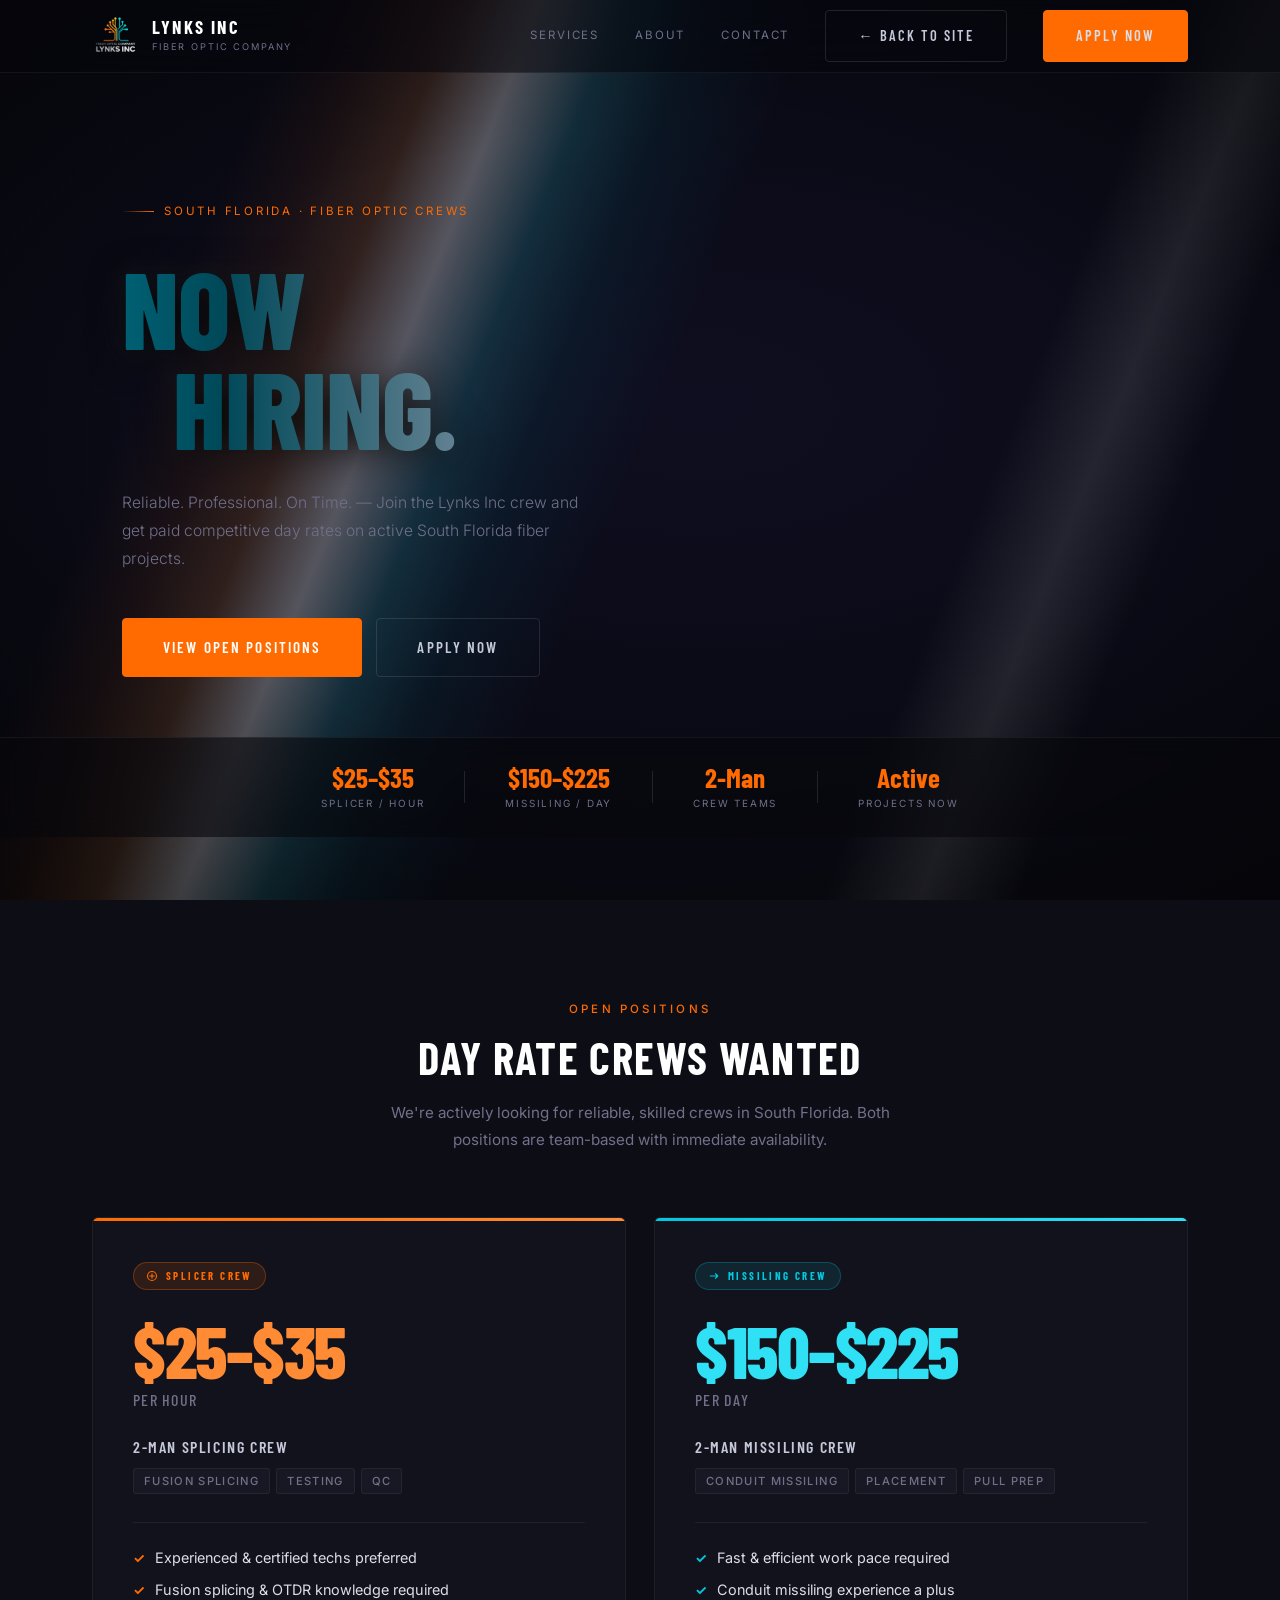
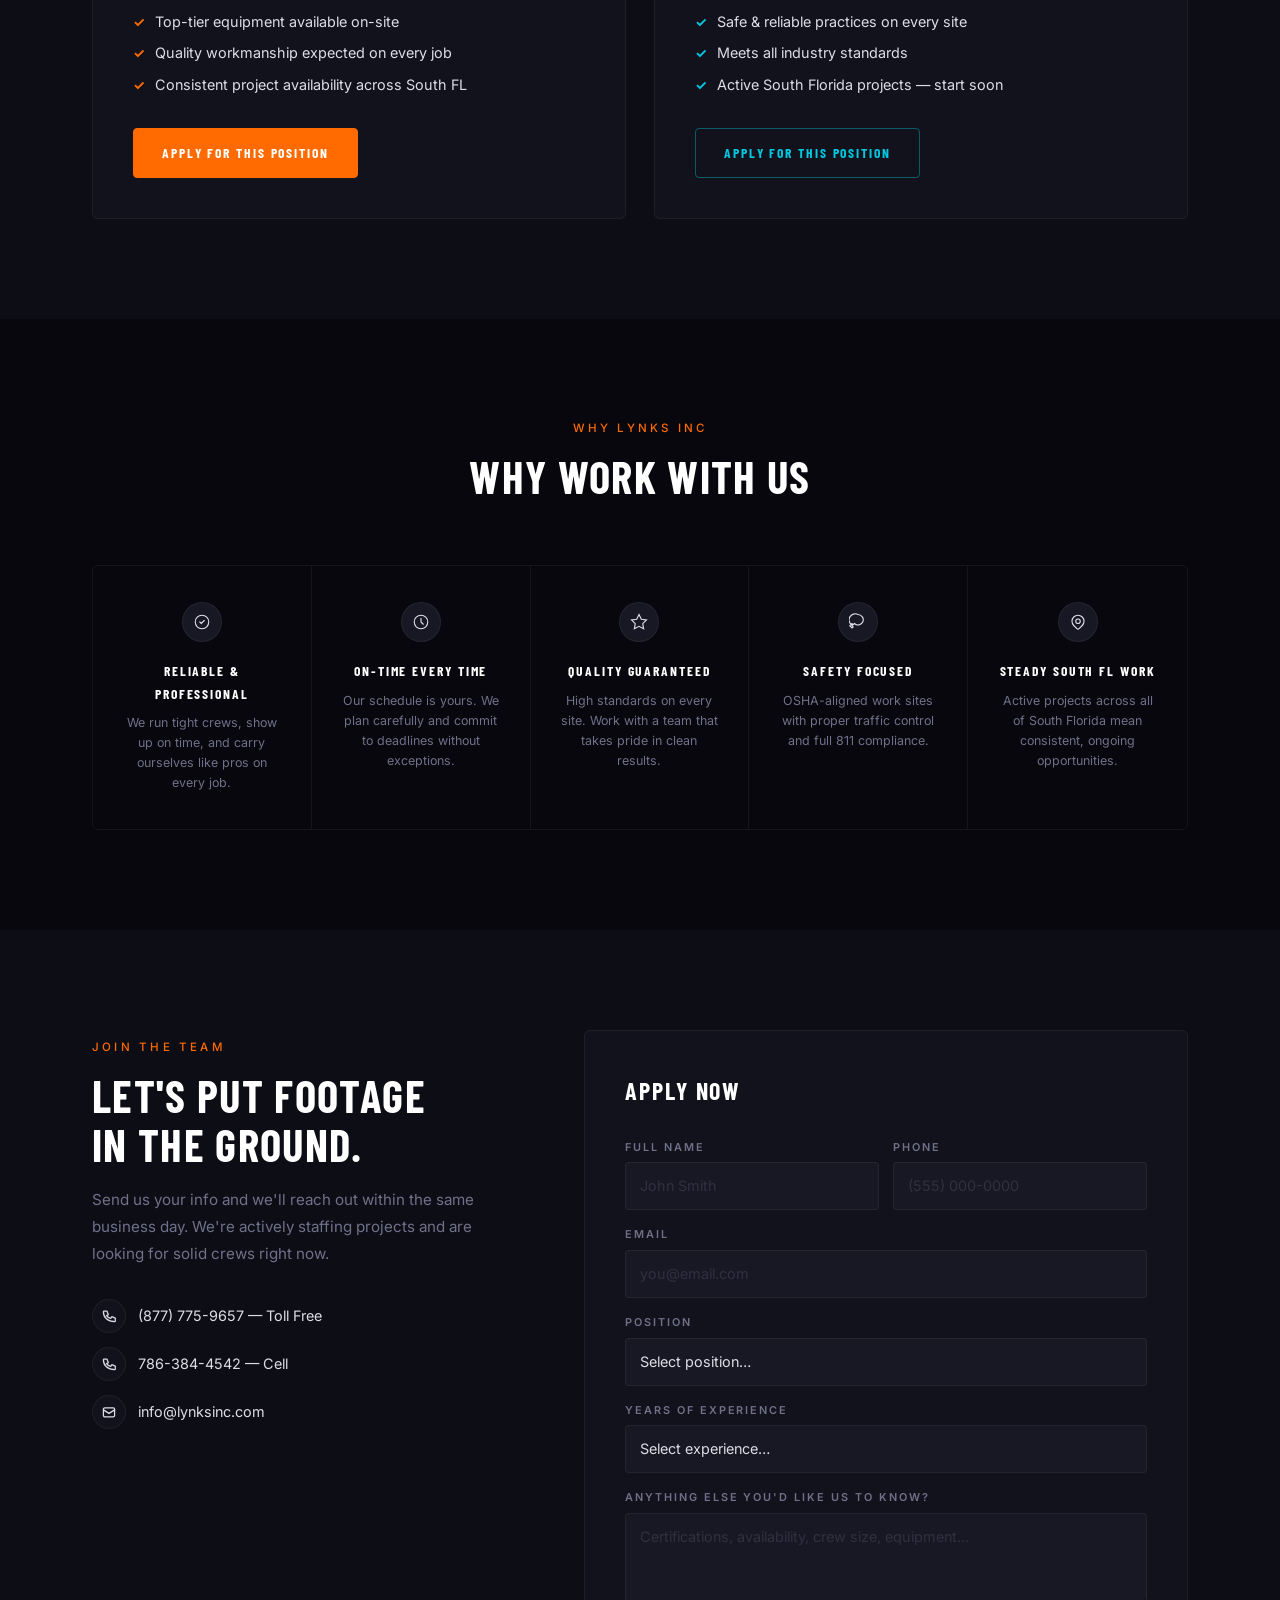
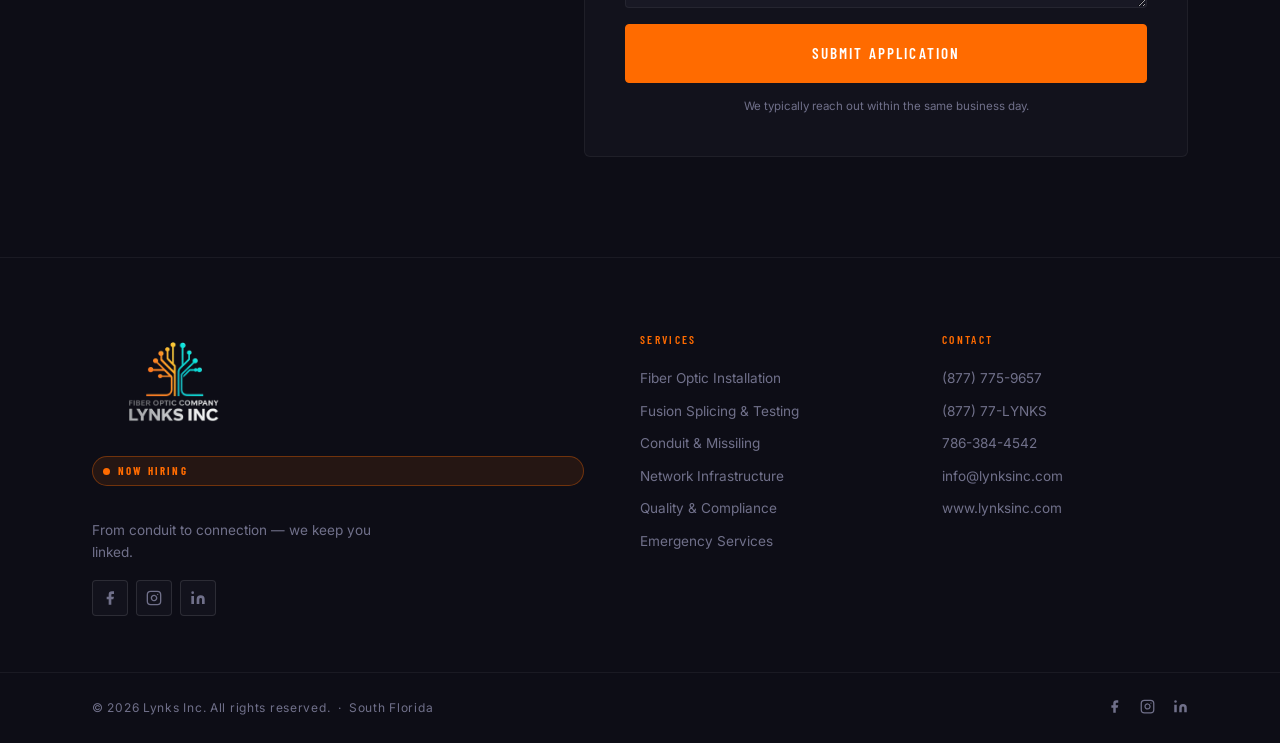
==== hiring.html @ d19972e5 "spanish, hiring, footer link, banner" ====
<!DOCTYPE html>
<html lang="en">
<head>
  <meta charset="UTF-8" />
  <meta name="viewport" content="width=device-width, initial-scale=1.0" />
  <title>Now Hiring – Lynks Inc | Splicer & Missiling Crews · South Florida</title>
  <meta name="description" content="Lynks Inc is hiring experienced splicer and missiling crews in South Florida. Competitive day rates, steady work, professional team." />
  <link rel="preconnect" href="https://fonts.googleapis.com" />
  <link rel="preconnect" href="https://fonts.gstatic.com" crossorigin />
  <link href="https://fonts.googleapis.com/css2?family=Barlow+Condensed:wght@300;400;500;600;700;800&family=Inter:wght@300;400;500;600&display=swap" rel="stylesheet" />
  <link rel="stylesheet" href="style.css" />
  <style>
    /* ── HIRING-PAGE SPECIFIC ─────────────────────────────── */

    /* Remove banner offset on this page */
    :root { --banner-h: 0px; }

    /* Hero overrides */
    .hero-hire-label { color: var(--orange); }

    /* ── POSITIONS SECTION */
    .positions {
      padding: 100px 0;
      background: var(--bg2);
    }
    .positions-grid {
      display: grid;
      grid-template-columns: 1fr 1fr;
      gap: 28px;
      margin-top: 64px;
    }
    .pos-card {
      background: var(--bg3);
      border: 1px solid var(--border);
      border-radius: 6px;
      padding: 44px 40px 40px;
      position: relative;
      overflow: hidden;
      transition: border-color var(--t), transform var(--t);
    }
    .pos-card:hover { border-color: var(--border-hi); transform: translateY(-3px); }
    .pos-card::before {
      content: '';
      position: absolute; top: 0; left: 0; right: 0; height: 3px;
    }
    .pos-card.orange::before { background: linear-gradient(90deg, var(--orange), var(--orange-hi)); }
    .pos-card.teal::before   { background: linear-gradient(90deg, var(--teal), var(--teal-hi)); }

    .pos-badge {
      display: inline-flex; align-items: center; gap: 8px;
      font-family: 'Barlow Condensed', sans-serif;
      font-size: .68rem; font-weight: 700; letter-spacing: .22em; text-transform: uppercase;
      padding: 4px 12px; border-radius: 20px; margin-bottom: 28px;
    }
    .pos-badge.orange { background: rgba(255,107,0,.12); color: var(--orange); border: 1px solid rgba(255,107,0,.3); }
    .pos-badge.teal   { background: rgba(0,200,224,.10); color: var(--teal);   border: 1px solid rgba(0,200,224,.25); }

    .pos-rate {
      font-family: 'Barlow Condensed', sans-serif;
      font-weight: 800; font-size: clamp(3rem, 6vw, 4.5rem);
      line-height: .9; letter-spacing: -.02em;
      margin-bottom: 4px;
    }
    .pos-card.orange .pos-rate { color: var(--orange-hi); }
    .pos-card.teal   .pos-rate { color: var(--teal-hi); }
    .pos-rate-unit {
      font-family: 'Barlow Condensed', sans-serif;
      font-size: 1rem; font-weight: 500; letter-spacing: .08em;
      color: var(--muted); text-transform: uppercase;
      margin-bottom: 20px;
    }
    .pos-crew {
      font-family: 'Barlow Condensed', sans-serif;
      font-size: 1rem; font-weight: 600; letter-spacing: .1em; text-transform: uppercase;
      color: var(--silver); margin-bottom: 8px;
    }
    .pos-tags {
      display: flex; flex-wrap: wrap; gap: 6px; margin-bottom: 28px;
    }
    .pos-tags li {
      font-size: .7rem; font-weight: 500; letter-spacing: .12em; text-transform: uppercase;
      color: var(--muted); background: var(--bg4);
      padding: 3px 10px; border-radius: 3px; border: 1px solid var(--border);
    }
    .pos-divider {
      height: 1px; background: var(--border); margin-bottom: 24px;
    }
    .pos-list { display: flex; flex-direction: column; gap: 10px; margin-bottom: 32px; }
    .pos-list li {
      display: flex; align-items: flex-start; gap: 10px;
      font-size: .9rem; color: var(--text); line-height: 1.5;
    }
    .pos-chk {
      font-size: .85rem; font-weight: 700; flex-shrink: 0; margin-top: 1px;
    }
    .pos-card.orange .pos-chk { color: var(--orange); }
    .pos-card.teal   .pos-chk { color: var(--teal); }

    .pos-apply {
      display: inline-flex; align-items: center; gap: 8px;
      font-family: 'Barlow Condensed', sans-serif;
      font-size: .85rem; font-weight: 700; letter-spacing: .14em; text-transform: uppercase;
      padding: 13px 28px; border-radius: var(--rad); border: 1px solid; transition: var(--t);
    }
    .pos-card.orange .pos-apply {
      background: var(--orange); color: #fff; border-color: var(--orange);
    }
    .pos-card.orange .pos-apply:hover {
      background: var(--orange-hi); border-color: var(--orange-hi); transform: translateY(-1px);
      box-shadow: 0 4px 20px rgba(255,107,0,.35);
    }
    .pos-card.teal .pos-apply {
      background: transparent; color: var(--teal); border-color: rgba(0,200,224,.4);
    }
    .pos-card.teal .pos-apply:hover {
      background: var(--teal); color: var(--bg); border-color: var(--teal); transform: translateY(-1px);
    }

    /* ── WHY SECTION */
    .why-hire { padding: 100px 0; background: var(--bg); }
    .why-hire-grid {
      display: grid;
      grid-template-columns: repeat(5, 1fr);
      gap: 0;
      border: 1px solid var(--border);
      border-radius: 6px;
      overflow: hidden;
      margin-top: 60px;
    }
    .wh-item {
      padding: 36px 28px;
      border-right: 1px solid var(--border);
      text-align: center;
      transition: background var(--t);
    }
    .wh-item:last-child { border-right: none; }
    .wh-item:hover { background: var(--bg2); }
    .wh-icon {
      width: 40px; height: 40px; margin: 0 auto 18px;
      display: flex; align-items: center; justify-content: center;
      background: var(--bg4); border-radius: 50%;
      border: 1px solid var(--border);
    }
    .wh-icon svg { width: 18px; height: 18px; }
    .wh-item h4 {
      font-family: 'Barlow Condensed', sans-serif;
      font-size: .85rem; font-weight: 700; letter-spacing: .14em; text-transform: uppercase;
      color: #fff; margin-bottom: 8px;
    }
    .wh-item p {
      font-size: .78rem; color: var(--muted); line-height: 1.6;
    }

    /* ── APPLY SECTION */
    .apply-sect { padding: 100px 0; background: var(--bg2); }
    .apply-inner {
      display: grid;
      grid-template-columns: 1fr 1fr;
      gap: 80px;
      align-items: start;
    }
    .apply-info { padding-top: 8px; }
    .apply-desc { color: var(--muted); font-size: .95rem; line-height: 1.75; margin-bottom: 32px; }
    .apply-contact { display: flex; flex-direction: column; gap: 14px; margin-bottom: 32px; }
    .apply-contact a {
      display: flex; align-items: center; gap: 12px;
      color: var(--text); font-size: .9rem; transition: color var(--t);
    }
    .apply-contact a:hover { color: var(--orange); }
    .apply-contact .aci {
      width: 34px; height: 34px; border-radius: 50%;
      background: var(--bg3); border: 1px solid var(--border);
      display: flex; align-items: center; justify-content: center; flex-shrink: 0;
    }
    .apply-contact .aci svg { width: 14px; height: 14px; }

    .aform { background: var(--bg3); border: 1px solid var(--border); border-radius: 6px; padding: 40px; }
    .aform h3 {
      font-family: 'Barlow Condensed', sans-serif;
      font-size: 1.5rem; font-weight: 700; letter-spacing: .08em; text-transform: uppercase;
      color: #fff; margin-bottom: 28px;
    }
    .aform .fg { display: flex; flex-direction: column; gap: 6px; margin-bottom: 16px; }
    .aform label {
      font-size: .68rem; font-weight: 600; letter-spacing: .18em; text-transform: uppercase;
      color: var(--muted);
    }
    .aform input, .aform select, .aform textarea {
      background: var(--bg4); border: 1px solid var(--border); border-radius: var(--rad);
      color: var(--text); padding: 11px 14px; font-size: .9rem;
      transition: border-color var(--t);
    }
    .aform input:focus, .aform select:focus, .aform textarea:focus {
      outline: none; border-color: var(--orange);
    }
    .aform select { -webkit-appearance: none; appearance: none; }
    .aform .frow { display: grid; grid-template-columns: 1fr 1fr; gap: 14px; }
    .aform textarea { resize: vertical; }

    /* ── MOBILE ── */
    @media(max-width:900px){
      .positions-grid { grid-template-columns: 1fr; }
      .why-hire-grid { grid-template-columns: repeat(3, 1fr); }
      .wh-item:nth-child(3) { border-right: none; }
      .wh-item:nth-child(4), .wh-item:nth-child(5) { border-top: 1px solid var(--border); }
      .apply-inner { grid-template-columns: 1fr; gap: 48px; }
    }
    @media(max-width:600px){
      .why-hire-grid { grid-template-columns: 1fr 1fr; }
      .wh-item:nth-child(2) { border-right: none; }
      .wh-item:nth-child(3) { border-right: 1px solid var(--border); border-top: 1px solid var(--border); }
      .wh-item:nth-child(4), .wh-item:nth-child(5) { border-right: none; }
      .wh-item:nth-child(4) { border-right: 1px solid var(--border); }
      .pos-card { padding: 32px 24px 28px; }
      .aform { padding: 28px 20px; }
      .aform .frow { grid-template-columns: 1fr; }
    }
    @media(max-width:480px){
      .why-hire-grid { grid-template-columns: 1fr; }
      .wh-item { border-right: none !important; border-top: 1px solid var(--border); }
      .wh-item:first-child { border-top: none; }
    }
  </style>
</head>
<body>

<!-- NAV -->
<header class="nav" id="nav">
  <div class="container nav-inner">
    <a href="index.html" class="nav-logo">
      <img src="logo2.png" alt="Lynks Inc" class="nav-logo-img" />
      <div>
        <div class="logo-name">LYNKS INC</div>
        <div class="logo-sub">Fiber Optic Company</div>
      </div>
    </a>
    <nav class="nav-links">
      <a href="index.html#services">Services</a>
      <a href="index.html#about">About</a>
      <a href="index.html#contact">Contact</a>
      <a href="index.html" class="btn btn-ghost">← Back to Site</a>
      <a href="#apply" class="btn btn-primary">Apply Now</a>
    </nav>
    <button class="burger" id="burger" aria-label="Menu">
      <span></span><span></span><span></span>
    </button>
  </div>
  <div class="mob-menu" id="mobMenu">
    <a href="index.html#services">Services</a>
    <a href="index.html#about">About</a>
    <a href="index.html#contact">Contact</a>
    <a href="index.html" class="btn btn-ghost">← Back to Site</a>
    <a href="#apply" class="btn btn-primary">Apply Now</a>
  </div>
</header>

<!-- HERO -->
<section class="hero" id="home">
  <div class="hero-base"></div>
  <div class="hero-band"></div>
  <div class="hero-sheen" id="heroSheen"></div>
  <div class="hero-vignette"></div>

  <div class="container hero-content">
    <p class="hero-label reveal hero-hire-label">South Florida · Fiber Optic Crews</p>
    <h1 class="hero-title" id="heroTitle">
      Now<br>
      <span class="hero-title-indent">Hiring.</span>
    </h1>
    <p class="hero-sub reveal">
      Reliable. Professional. On Time. — Join the Lynks Inc crew and get paid competitive day rates on active South Florida fiber projects.
    </p>
    <div class="hero-ctas reveal">
      <a href="#positions" class="btn btn-primary btn-lg">View Open Positions</a>
      <a href="#apply" class="btn btn-ghost btn-lg">Apply Now</a>
    </div>
  </div>

  <div class="hero-proof">
    <div class="container hero-proof-inner">
      <div class="proof-item">
        <span class="proof-val">$25–$35</span>
        <span class="proof-lbl">Splicer / Hour</span>
      </div>
      <div class="proof-rule"></div>
      <div class="proof-item">
        <span class="proof-val">$150–$225</span>
        <span class="proof-lbl">Missiling / Day</span>
      </div>
      <div class="proof-rule"></div>
      <div class="proof-item">
        <span class="proof-val">2-Man</span>
        <span class="proof-lbl">Crew Teams</span>
      </div>
      <div class="proof-rule"></div>
      <div class="proof-item">
        <span class="proof-val">Active</span>
        <span class="proof-lbl">Projects Now</span>
      </div>
    </div>
  </div>
</section>

<!-- POSITIONS -->
<section class="positions" id="positions">
  <div class="container">
    <div class="sec-hd reveal">
      <p class="sec-eye">Open Positions</p>
      <h2 class="sec-title">Day Rate Crews Wanted</h2>
      <p class="sec-desc">We're actively looking for reliable, skilled crews in South Florida. Both positions are team-based with immediate availability.</p>
    </div>

    <div class="positions-grid">

      <!-- SPLICER -->
      <div class="pos-card orange reveal">
        <div class="pos-badge orange">
          <svg viewBox="0 0 16 16" fill="none" width="12" height="12"><circle cx="8" cy="8" r="6" stroke="currentColor" stroke-width="1.5"/><path d="M5 8h6M8 5v6" stroke="currentColor" stroke-width="1.5" stroke-linecap="round"/></svg>
          Splicer Crew
        </div>
        <div class="pos-rate">$25–$35</div>
        <div class="pos-rate-unit">Per Hour</div>
        <div class="pos-crew">2-Man Splicing Crew</div>
        <ul class="pos-tags">
          <li>Fusion Splicing</li><li>Testing</li><li>QC</li>
        </ul>
        <div class="pos-divider"></div>
        <ul class="pos-list">
          <li><span class="pos-chk">✓</span>Experienced &amp; certified techs preferred</li>
          <li><span class="pos-chk">✓</span>Fusion splicing &amp; OTDR knowledge required</li>
          <li><span class="pos-chk">✓</span>Top-tier equipment available on-site</li>
          <li><span class="pos-chk">✓</span>Quality workmanship expected on every job</li>
          <li><span class="pos-chk">✓</span>Consistent project availability across South FL</li>
        </ul>
        <a href="#apply" class="pos-apply">Apply for This Position</a>
      </div>

      <!-- MISSILING -->
      <div class="pos-card teal reveal d1">
        <div class="pos-badge teal">
          <svg viewBox="0 0 16 16" fill="none" width="12" height="12"><path d="M3 8h10M10 5l3 3-3 3" stroke="currentColor" stroke-width="1.5" stroke-linecap="round" stroke-linejoin="round"/></svg>
          Missiling Crew
        </div>
        <div class="pos-rate">$150–$225</div>
        <div class="pos-rate-unit">Per Day</div>
        <div class="pos-crew">2-Man Missiling Crew</div>
        <ul class="pos-tags">
          <li>Conduit Missiling</li><li>Placement</li><li>Pull Prep</li>
        </ul>
        <div class="pos-divider"></div>
        <ul class="pos-list">
          <li><span class="pos-chk">✓</span>Fast &amp; efficient work pace required</li>
          <li><span class="pos-chk">✓</span>Conduit missiling experience a plus</li>
          <li><span class="pos-chk">✓</span>Safe &amp; reliable practices on every site</li>
          <li><span class="pos-chk">✓</span>Meets all industry standards</li>
          <li><span class="pos-chk">✓</span>Active South Florida projects — start soon</li>
        </ul>
        <a href="#apply" class="pos-apply">Apply for This Position</a>
      </div>

    </div>
  </div>
</section>

<!-- WHY WORK WITH US -->
<section class="why-hire" id="why">
  <div class="container">
    <div class="sec-hd reveal">
      <p class="sec-eye">Why Lynks Inc</p>
      <h2 class="sec-title">Why Work With Us</h2>
    </div>
    <div class="why-hire-grid">
      <div class="wh-item reveal">
        <div class="wh-icon">
          <svg viewBox="0 0 24 24" fill="none" stroke="currentColor" stroke-width="1.5" stroke-linecap="round"><path d="M9 12l2 2 4-4"/><circle cx="12" cy="12" r="9"/></svg>
        </div>
        <h4>Reliable &amp; Professional</h4>
        <p>We run tight crews, show up on time, and carry ourselves like pros on every job.</p>
      </div>
      <div class="wh-item reveal d1">
        <div class="wh-icon">
          <svg viewBox="0 0 24 24" fill="none" stroke="currentColor" stroke-width="1.5" stroke-linecap="round"><circle cx="12" cy="12" r="9"/><path d="M12 7v5l3 3"/></svg>
        </div>
        <h4>On-Time Every Time</h4>
        <p>Our schedule is yours. We plan carefully and commit to deadlines without exceptions.</p>
      </div>
      <div class="wh-item reveal d2">
        <div class="wh-icon">
          <svg viewBox="0 0 24 24" fill="none" stroke="currentColor" stroke-width="1.5" stroke-linecap="round"><path d="M12 2l3.09 6.26L22 9.27l-5 4.87 1.18 6.88L12 17.77l-6.18 3.25L7 14.14 2 9.27l6.91-1.01L12 2z"/></svg>
        </div>
        <h4>Quality Guaranteed</h4>
        <p>High standards on every site. Work with a team that takes pride in clean results.</p>
      </div>
      <div class="wh-item reveal">
        <div class="wh-icon">
          <svg viewBox="0 0 24 24" fill="none" stroke="currentColor" stroke-width="1.5" stroke-linecap="round"><path d="M12 2a7 7 0 11-4.9 12l-3.1 3 1.5 1.5-1.5 1.5-3-3 3-3 1.5 1.5-1 1A7 7 0 1112 2z"/></svg>
        </div>
        <h4>Safety Focused</h4>
        <p>OSHA-aligned work sites with proper traffic control and full 811 compliance.</p>
      </div>
      <div class="wh-item reveal d1">
        <div class="wh-icon">
          <svg viewBox="0 0 24 24" fill="none" stroke="currentColor" stroke-width="1.5" stroke-linecap="round"><path d="M17.657 16.657L13.414 20.9a2 2 0 01-2.828 0l-4.243-4.243a8 8 0 1111.314 0z"/><circle cx="12" cy="11" r="3"/></svg>
        </div>
        <h4>Steady South FL Work</h4>
        <p>Active projects across all of South Florida mean consistent, ongoing opportunities.</p>
      </div>
    </div>
  </div>
</section>

<!-- APPLY -->
<section class="apply-sect" id="apply">
  <div class="container apply-inner">

    <div class="apply-info reveal">
      <p class="sec-eye">Join the Team</p>
      <h2 class="sec-title">Let's Put Footage<br>in the Ground.</h2>
      <p class="apply-desc">Send us your info and we'll reach out within the same business day. We're actively staffing projects and are looking for solid crews right now.</p>
      <div class="apply-contact">
        <a href="tel:8777759657">
          <div class="aci"><svg viewBox="0 0 20 20" fill="none"><path d="M3 3h4l2 5-2.5 1.5A11 11 0 0012.5 13.5L14 11l5 2v4a1 1 0 01-1 1C8 18 2 12 2 4a1 1 0 011-1z" stroke="currentColor" stroke-width="1.8" stroke-linecap="round" stroke-linejoin="round"/></svg></div>
          (877) 775-9657 — Toll Free
        </a>
        <a href="tel:7863844542">
          <div class="aci"><svg viewBox="0 0 20 20" fill="none"><path d="M3 3h4l2 5-2.5 1.5A11 11 0 0012.5 13.5L14 11l5 2v4a1 1 0 01-1 1C8 18 2 12 2 4a1 1 0 011-1z" stroke="currentColor" stroke-width="1.8" stroke-linecap="round" stroke-linejoin="round"/></svg></div>
          786-384-4542 — Cell
        </a>
        <a href="mailto:info@lynksinc.com">
          <div class="aci"><svg viewBox="0 0 20 20" fill="none"><rect x="2" y="4" width="16" height="13" rx="2" stroke="currentColor" stroke-width="1.8"/><path d="M2 7l8 5 8-5" stroke="currentColor" stroke-width="1.8" stroke-linecap="round"/></svg></div>
          info@lynksinc.com
        </a>
      </div>
    </div>

    <form class="aform reveal d2" id="applyForm" name="careers" method="POST" netlify data-netlify-honeypot="bot-field" novalidate>
      <input type="hidden" name="form-name" value="careers" />
      <div style="display:none"><input name="bot-field" /></div>
      <h3>Apply Now</h3>
      <div class="frow">
        <div class="fg"><label>Full Name</label><input type="text" id="aname" name="name" placeholder="John Smith" required /></div>
        <div class="fg"><label>Phone</label><input type="tel" id="aphone" name="phone" placeholder="(555) 000-0000" required /></div>
      </div>
      <div class="fg"><label>Email</label><input type="email" id="aemail" name="email" placeholder="you@email.com" required /></div>
      <div class="fg">
        <label>Position</label>
        <select id="apos" name="position">
          <option value="">Select position…</option>
          <option>Splicer Crew</option>
          <option>Missiling Crew</option>
          <option>Both / Either</option>
        </select>
      </div>
      <div class="fg">
        <label>Years of Experience</label>
        <select id="aexp" name="experience">
          <option value="">Select experience…</option>
          <option>Less than 1 year</option>
          <option>1–2 years</option>
          <option>3–5 years</option>
          <option>5+ years</option>
        </select>
      </div>
      <div class="fg">
        <label>Anything else you'd like us to know?</label>
        <textarea id="amsg" name="message" rows="3" placeholder="Certifications, availability, crew size, equipment…"></textarea>
      </div>
      <button type="button" class="btn btn-primary btn-full btn-lg" id="asubmit">Submit Application</button>
      <p class="f-note" style="margin-top:14px">We typically reach out within the same business day.</p>
      <div class="f-success" id="asuccess">
        <svg viewBox="0 0 24 24" fill="none"><circle cx="12" cy="12" r="10" stroke="#c8a96e" stroke-width="1.5"/><path d="M7 12l3 3 7-7" stroke="#c8a96e" stroke-width="2" stroke-linecap="round" stroke-linejoin="round"/></svg>
        <p>Application received! We'll be in touch shortly.</p>
      </div>
    </form>

  </div>
</section>

<!-- FOOTER -->
<footer class="footer">
  <div class="container foot-inner">
    <div class="foot-brand">
      <div class="foot-logo">
        <img src="logo2.png" alt="Lynks Inc" class="foot-logo-img" />
      </div>
      <a href="hiring.html" class="foot-hire-badge"><span class="hire-dot"></span>Now Hiring</a>
      <p class="foot-tagline">From conduit to connection — we keep you linked.</p>
      <div class="foot-social">
        <a href="#" class="soc-icon" aria-label="Facebook"><svg viewBox="0 0 24 24" fill="currentColor"><path d="M18 2h-3a5 5 0 00-5 5v3H7v4h3v8h4v-8h3l1-4h-4V7a1 1 0 011-1h3z"/></svg></a>
        <a href="#" class="soc-icon" aria-label="Instagram"><svg viewBox="0 0 24 24" fill="none" stroke="currentColor" stroke-width="2" stroke-linecap="round" stroke-linejoin="round"><rect x="2" y="2" width="20" height="20" rx="5"/><path d="M16 11.37A4 4 0 1112.63 8 4 4 0 0116 11.37z"/><line x1="17.5" y1="6.5" x2="17.51" y2="6.5"/></svg></a>
        <a href="#" class="soc-icon" aria-label="LinkedIn"><svg viewBox="0 0 24 24" fill="currentColor"><path d="M16 8a6 6 0 016 6v7h-4v-7a2 2 0 00-2-2 2 2 0 00-2 2v7h-4v-7a6 6 0 016-6zM2 9h4v12H2z"/><circle cx="4" cy="4" r="2"/></svg></a>
      </div>
    </div>
    <div>
      <h4>Services</h4>
      <ul class="foot-list">
        <li>Fiber Optic Installation</li>
        <li>Fusion Splicing &amp; Testing</li>
        <li>Conduit &amp; Missiling</li>
        <li>Network Infrastructure</li>
        <li>Quality &amp; Compliance</li>
        <li>Emergency Services</li>
      </ul>
    </div>
    <div>
      <h4>Contact</h4>
      <div class="foot-ct">
        <a href="tel:8777759657">(877) 775-9657</a>
        <a href="tel:8777795657">(877) 77-LYNKS</a>
        <a href="tel:7863844542">786-384-4542</a>
        <a href="mailto:info@lynksinc.com">info@lynksinc.com</a>
        <a href="http://www.lynksinc.com" target="_blank" rel="noopener">www.lynksinc.com</a>
      </div>
    </div>
  </div>
  <div class="foot-bot">
    <div class="container foot-bot-inner">
      <p id="foot-copy-p">&copy; <span id="yr"></span> Lynks Inc. All rights reserved. &nbsp;·&nbsp; South Florida</p>
      <div class="foot-bot-soc">
        <a href="#" aria-label="Facebook"><svg viewBox="0 0 24 24" fill="currentColor" width="15" height="15"><path d="M18 2h-3a5 5 0 00-5 5v3H7v4h3v8h4v-8h3l1-4h-4V7a1 1 0 011-1h3z"/></svg></a>
        <a href="#" aria-label="Instagram"><svg viewBox="0 0 24 24" fill="none" stroke="currentColor" stroke-width="2" width="15" height="15" stroke-linecap="round" stroke-linejoin="round"><rect x="2" y="2" width="20" height="20" rx="5"/><path d="M16 11.37A4 4 0 1112.63 8 4 4 0 0116 11.37z"/><line x1="17.5" y1="6.5" x2="17.51" y2="6.5"/></svg></a>
        <a href="#" aria-label="LinkedIn"><svg viewBox="0 0 24 24" fill="currentColor" width="15" height="15"><path d="M16 8a6 6 0 016 6v7h-4v-7a2 2 0 00-2-2 2 2 0 00-2 2v7h-4v-7a6 6 0 016-6zM2 9h4v12H2z"/><circle cx="4" cy="4" r="2"/></svg></a>
      </div>
    </div>
  </div>
</footer>

<script src="main.js"></script>
<script>
  // ── APPLY FORM
  document.getElementById('asubmit').addEventListener('click', async () => {
    const name  = document.getElementById('aname');
    const phone = document.getElementById('aphone');
    const email = document.getElementById('aemail');
    let ok = true;
    [name, phone, email].forEach(el => {
      if (!el.value.trim()) {
        el.style.borderColor = 'rgba(220,60,40,.7)';
        el.addEventListener('input', () => el.style.borderColor = '', { once: true });
        ok = false;
      }
    });
    if (!ok) return;

    const form = document.getElementById('applyForm');
    const body = new URLSearchParams();
    body.append('form-name', 'careers');
    new FormData(form).forEach((val, key) => body.append(key, val));
    try {
      await fetch('/', { method: 'POST', headers: { 'Content-Type': 'application/x-www-form-urlencoded' }, body: body.toString() });
    } catch (_) {}

    document.getElementById('asuccess').classList.add('show');
    setTimeout(() => {
      document.getElementById('asuccess').classList.remove('show');
      form.reset();
    }, 4000);
  });
</script>
</body>
</html>
---- style.css ----
/* ─── TOKENS ─────────────────────────────────────────── */
:root {
  --bg:        #07070d;
  --bg2:       #0d0d16;
  --bg3:       #12121c;
  --bg4:       #181824;
  --border:    rgba(255,255,255,0.055);
  --border-hi: rgba(255,255,255,0.11);
  --text:      #dddde8;
  --muted:     #70708a;
  --silver:    #c4c8d8;
  --orange:    #FF6B00;
  --orange-hi: #FF8C35;
  --teal:      #00C8E0;
  --teal-hi:   #30E0F4;
  --t: 0.25s ease;
  --rad: 4px;
  --container: 1160px;

  /* hiring banner height — set to 0px when dismissed */
  --banner-h: 44px;

  /* scroll + load driven metallic vars */
  --shimmer:       200%;
  --shine-x:       120%;
  --shine-y:       -80%;
  /* reactive text shadow — shifts direction with the light */
  --title-shadow:  drop-shadow(-8px 5px 18px rgba(0,0,0,0.85)) drop-shadow(2px -1px 10px rgba(255,255,255,0.05));
}

/* ─── RESET ─────────────────────────────────────────────── */
*,*::before,*::after{box-sizing:border-box;margin:0;padding:0}
html{scroll-behavior:smooth}
body{
  background:var(--bg);color:var(--text);
  font-family:'Inter',sans-serif;
  font-size:16px;line-height:1.65;
  -webkit-font-smoothing:antialiased;
  overflow-x:hidden; /* prevents band animation from causing horizontal scroll */
}
img{max-width:100%;display:block}
a{color:inherit;text-decoration:none}
ul{list-style:none}
button{cursor:pointer;border:none;background:none;font:inherit}
input,select,textarea{font:inherit}

/* ─── LAYOUT ───────────────────────────────────────────── */
.container{max-width:var(--container);margin:0 auto;padding:0 32px}

/* ─── TYPE ──────────────────────────────────────────────── */
.sec-eye{
  display:block;font-size:.72rem;font-weight:500;
  letter-spacing:.28em;text-transform:uppercase;
  color:var(--orange);margin-bottom:14px;
}
.sec-title{
  font-family:'Barlow Condensed',sans-serif;
  font-weight:700;font-size:clamp(2rem,3.5vw,2.8rem);
  line-height:1.1;text-transform:uppercase;
  letter-spacing:.03em;color:#fff;margin-bottom:18px;
}
.sec-desc{color:var(--muted);font-size:.95rem;line-height:1.75;max-width:520px}
.sec-hd{text-align:center;margin-bottom:64px}
.sec-hd .sec-desc{margin:0 auto}

/* ─── BUTTONS ───────────────────────────────────────────── */
.btn{
  display:inline-flex;align-items:center;gap:8px;
  font-family:'Barlow Condensed',sans-serif;
  font-size:.9rem;font-weight:600;
  letter-spacing:.14em;text-transform:uppercase;
  padding:13px 32px;border-radius:var(--rad);
  transition:var(--t);white-space:nowrap;
  border:1px solid transparent;
}
.btn svg{width:16px;height:16px;flex-shrink:0}
.btn-primary{background:var(--orange);color:#fff;border-color:var(--orange)}
.btn-primary:hover{background:var(--orange-hi);border-color:var(--orange-hi);transform:translateY(-1px);box-shadow:0 4px 20px rgba(255,107,0,.35)}
.btn-ghost{background:transparent;color:var(--silver);border-color:var(--border-hi)}
.btn-ghost:hover{border-color:var(--teal);color:var(--teal)}
.btn-full{width:100%;justify-content:center}
.btn-lg{padding:16px 40px;font-size:.95rem}

/* ─── HIRE BANNER ───────────────────────────────────────── */
.hire-banner{
  position:fixed;top:0;left:0;right:0;z-index:200;
  height:var(--banner-h);overflow:hidden;
  background:var(--orange);
  display:flex;align-items:center;justify-content:center;
  padding:0 48px;
  transition:height .35s ease,opacity .35s ease;
}
.hire-banner.dismissed{height:0;opacity:0;pointer-events:none}
.hire-txt{
  font-family:'Barlow Condensed',sans-serif;
  font-size:.8rem;font-weight:500;letter-spacing:.1em;
  color:#fff;text-align:center;white-space:nowrap;
}
.hire-txt strong{font-weight:800;letter-spacing:.16em;text-transform:uppercase}
.hire-link{
  color:#fff;text-decoration:none;font-weight:700;
  margin-left:18px;border-bottom:1px solid rgba(255,255,255,.5);
  transition:border-color .2s;
}
.hire-link:hover{border-color:#fff}
.hire-close{
  position:absolute;right:16px;
  color:#fff;opacity:.75;transition:opacity .2s;
  display:flex;align-items:center;padding:6px;
}
.hire-close:hover{opacity:1}

/* ─── NAV ───────────────────────────────────────────────── */
.nav{
  position:fixed;top:var(--banner-h);left:0;right:0;z-index:100;
  transition:background var(--t),border-color var(--t),top .35s ease;
  background:rgba(7,7,13,.55);
  backdrop-filter:blur(22px);-webkit-backdrop-filter:blur(22px);
  border-bottom:1px solid var(--border);
  transition:background var(--t),border-color var(--t);
}
.nav.scrolled{background:rgba(7,7,13,.97);border-color:var(--border-hi)}
.nav-inner{display:flex;align-items:center;justify-content:space-between;height:72px}
.nav-logo{display:flex;align-items:center;gap:12px}
.nav-logo-img{
  height:48px;
  width:48px;
  object-fit:cover;
  object-position:50% 10%;   /* crops to the tree icon, skips the text */
  border-radius:6px;
  mix-blend-mode:screen;     /* dark background of image melts into the nav */
}
.logo-name{
  font-family:'Barlow Condensed',sans-serif;
  font-weight:700;font-size:1.15rem;
  letter-spacing:.12em;text-transform:uppercase;
  color:#fff;line-height:1;
}
.logo-sub{
  font-size:.58rem;font-weight:400;letter-spacing:.2em;
  text-transform:uppercase;color:var(--muted);margin-top:3px;
}
.nav-links{display:flex;align-items:center;gap:36px}
.nav-links a:not(.btn){
  font-size:.72rem;font-weight:400;letter-spacing:.16em;
  text-transform:uppercase;color:var(--muted);transition:color var(--t);
}
.nav-links a:not(.btn):hover,
.nav-links a.active{color:var(--text)}
.burger{display:none;flex-direction:column;gap:5px;padding:4px}
.burger span{display:block;width:22px;height:1.5px;background:var(--silver);transition:var(--t)}
.mob-menu{
  display:none;flex-direction:column;
  padding:16px 32px 24px;border-top:1px solid var(--border);
  background:rgba(7,7,13,.98);
}
.mob-menu a{
  font-family:'Barlow Condensed',sans-serif;
  font-size:1.1rem;font-weight:600;letter-spacing:.1em;text-transform:uppercase;
  color:var(--text);padding:12px 0;border-bottom:1px solid var(--border);
}
.mob-menu .btn{margin-top:14px;justify-content:center}
.mob-menu.open{display:flex}

/* ─── LANG TOGGLE ────────────────────────────────────────── */
.lang-toggle{
  font-family:'Barlow Condensed',sans-serif;
  font-size:.7rem;font-weight:700;letter-spacing:.18em;
  padding:4px 11px;border-radius:20px;
  border:1px solid rgba(0,200,224,.45);
  color:var(--teal);background:transparent;
  transition:background var(--t),color var(--t),border-color var(--t);
}
.lang-toggle:hover{
  background:var(--teal);color:var(--bg);border-color:var(--teal);
}
.lang-toggle-mob{
  align-self:flex-start;margin-top:16px;
  font-size:.8rem;padding:6px 16px;
}
.mob-menu.open{display:flex}

/* ─── HERO ──────────────────────────────────────────────── */
.hero{
  position:relative;min-height:100vh;
  display:flex;flex-direction:column;
  justify-content:center;
  /* overflow:hidden removed — it was clipping drop-shadow on the title.
     body overflow-x:hidden handles any band animation bleed instead. */
}

/* Layer 1: base */
.hero-base{
  position:absolute;inset:0;
  background:radial-gradient(ellipse 90% 70% at 55% 45%, #0e0e20 0%, #07070d 100%);
}

/* Layer 2: diagonal metallic bands — bright and visible */
.hero-band{
  position:absolute;inset:0;
  background:
    linear-gradient(
      112deg,
      transparent           0%,
      transparent          18%,
      rgba(255,107,0,.06)  23%,
      rgba(255,150,60,.15) 28%,   /* orange band */
      rgba(255,255,255,.30) 33%,  /* primary bright white band */
      rgba(60,220,240,.16) 38%,   /* teal band */
      rgba(0,200,224,.06)  43%,
      transparent          50%,
      transparent          72%,
      rgba(255,255,255,.10) 78%,  /* secondary band */
      transparent          84%
    );
  animation: bandDrift 10s ease-in-out infinite alternate;
}
@keyframes bandDrift{
  0%  {transform:translateX(-6%) skewX(-2deg) scaleX(1.06)}
  100%{transform:translateX( 6%) skewX( 2deg) scaleX(1.06)}
}

/* Layer 3: scroll+load driven radial hotspot */
.hero-sheen{
  position:absolute;inset:0;
  background:
    radial-gradient(
      ellipse 65% 48% at var(--shine-x) var(--shine-y),
      rgba(255,255,255,.28) 0%,    /* noticeably bright */
      rgba(200,225,255,.14) 28%,
      rgba(100,180,220,.05) 52%,
      transparent 68%
    );
  pointer-events:none;
}

/* Layer 4: vignette */
.hero-vignette{
  position:absolute;inset:0;
  background:radial-gradient(ellipse 110% 100% at 50% 50%, transparent 35%, rgba(0,0,0,.7) 100%);
  pointer-events:none;
}

.hero-content{
  position:relative;z-index:2;
  padding-top:calc(130px + var(--banner-h, 0px));padding-bottom:60px;
  max-width:1100px;   /* wider so long words don't overflow the gradient box */
  width:100%;
}
.hero-label{
  display:inline-flex;align-items:center;gap:10px;
  font-size:.72rem;font-weight:400;letter-spacing:.24em;text-transform:uppercase;
  color:var(--muted);margin-bottom:36px;
  opacity:0;animation:fadeUp .7s .1s forwards;
}
.hero-label::before{
  content:'';display:block;width:32px;height:1px;
  background:linear-gradient(to right,transparent,var(--orange));
}

/* ── THE METALLIC HERO TITLE ── */
.hero-title{
  font-family:'Barlow Condensed',sans-serif;
  font-weight:800;
  font-size:clamp(4rem,8.5vw,8.5rem);
  line-height:.92;
  letter-spacing:-.01em;
  text-transform:uppercase;
  margin-bottom:32px;

  /* Orange → White → Teal metallic sweep — logo colors */
  background:linear-gradient(
    90deg,
    #7a2800  0%,
    #c84a00  5%,
    #ff6b00  11%,
    #ff9060  17%,
    #ffd4b0  23%,
    #ffffff  29%,   /* primary bright peak */
    #ccf0ff  35%,
    #40d8f0  41%,
    #00c8e0  47%,
    #0090a8  55%,
    #004858  63%,
    #8898a8  72%,   /* steel recovery */
    #dce4ec  80%,
    #ffffff  86%,   /* secondary bright peak */
    #b0bcc8  92%,
    #6a7888  100%
  );
  background-size:350% 100%;
  background-position:var(--shimmer) 0%;
  -webkit-background-clip:text;
  -webkit-text-fill-color:transparent;
  background-clip:text;

  /* shadow reacts to light direction — driven by JS via CSS var */
  filter: var(--title-shadow);

  opacity:0;
  animation:fadeUp .8s .2s forwards;
}
.hero-title-indent{padding-left:clamp(1.5rem,4vw,4rem)}

.hero-sub{
  font-size:.98rem;font-weight:300;
  color:var(--muted);max-width:460px;
  line-height:1.8;margin-bottom:44px;
  opacity:0;animation:fadeUp .7s .45s forwards;
}
.hero-ctas{
  display:flex;gap:14px;flex-wrap:wrap;
  opacity:0;animation:fadeUp .7s .6s forwards;
}

/* proof bar */
.hero-proof{
  position:relative;z-index:2;
  border-top:1px solid var(--border);
  background:rgba(7,7,13,.6);backdrop-filter:blur(12px);
}
.hero-proof-inner{
  display:flex;align-items:center;justify-content:center;
  flex-wrap:wrap;padding:26px 32px;
}
.proof-item{display:flex;flex-direction:column;align-items:center;padding:0 40px}
.proof-val{
  font-family:'Barlow Condensed',sans-serif;
  font-weight:700;font-size:1.7rem;
  color:var(--orange);line-height:1;
}
.proof-plus{font-size:1rem}
.proof-lbl{
  font-size:.62rem;font-weight:400;letter-spacing:.18em;
  text-transform:uppercase;color:var(--muted);margin-top:4px;
}
.proof-rule{width:1px;height:32px;background:var(--border-hi)}

/* ─── SERVICES ──────────────────────────────────────────── */
.services{padding:110px 0;background:var(--bg2)}
.srv-grid{
  display:grid;grid-template-columns:repeat(3,1fr);gap:1px;
  background:var(--border);border:1px solid var(--border);
}
.srv-card{
  background:var(--bg2);padding:40px 36px;
  transition:background var(--t);position:relative;overflow:hidden;
}
.srv-card::after{
  content:'';position:absolute;bottom:0;left:36px;right:36px;height:1px;
  background:linear-gradient(to right,transparent,var(--orange),transparent);
  opacity:0;transition:opacity var(--t);
}
.srv-card:hover{background:var(--bg3)}
.srv-card:hover::after{opacity:.6}
.srv-num{
  font-family:'Barlow Condensed',sans-serif;
  font-size:3.5rem;font-weight:300;
  color:rgba(255,107,0,.12);line-height:1;margin-bottom:20px;
}
.srv-card h3{
  font-family:'Barlow Condensed',sans-serif;
  font-weight:700;font-size:1.4rem;text-transform:uppercase;
  letter-spacing:.04em;color:#fff;margin-bottom:12px;line-height:1.15;
}
.srv-card p{font-size:.88rem;color:var(--muted);line-height:1.75;margin-bottom:24px}
.srv-tags{display:flex;flex-wrap:wrap;gap:7px}
.srv-tags li{
  font-size:.62rem;font-weight:500;letter-spacing:.1em;text-transform:uppercase;
  color:var(--muted);border:1px solid var(--border-hi);padding:4px 10px;border-radius:2px;
}

/* ─── ABOUT ─────────────────────────────────────────────── */
.about{padding:110px 0;background:var(--bg)}
.about-inner{display:grid;grid-template-columns:1fr 1fr;gap:88px;align-items:center}
.about-logo-wrap{
  border-radius:8px;overflow:hidden;
 
}
.about-logo-wrap img{width:100%;height:auto;display:block}
.about-quote{
  margin-top:24px;
  font-family:'Barlow Condensed',sans-serif;
  font-size:1.1rem;font-weight:400;font-style:italic;
  color:var(--muted);text-align:center;
  letter-spacing:.04em;line-height:1.6;
}
.about-desc{font-size:.95rem;color:var(--muted);line-height:1.8;margin:16px 0 32px}
.about-list{display:flex;flex-direction:column;gap:13px}
.about-list li{display:flex;align-items:center;gap:12px;font-size:.9rem;color:var(--text)}
.chk{
  width:20px;height:20px;border-radius:50%;
  display:flex;align-items:center;justify-content:center;
  background:rgba(255,107,0,.1);color:var(--orange);font-size:.7rem;font-weight:600;
  border:1px solid rgba(255,107,0,.25);flex-shrink:0;
}

/* ─── WHY ───────────────────────────────────────────────── */
.why{padding:110px 0;background:var(--bg2)}
.why-grid{display:grid;grid-template-columns:repeat(3,1fr);gap:48px 56px}
.why-line{
  width:32px;height:2px;
  background:linear-gradient(to right,var(--orange),var(--teal));
  margin-bottom:20px;
}
.why-item h3{
  font-family:'Barlow Condensed',sans-serif;
  font-weight:700;font-size:1.25rem;text-transform:uppercase;
  letter-spacing:.04em;color:#fff;margin-bottom:10px;
}
.why-item p{font-size:.88rem;color:var(--muted);line-height:1.75}

/* ─── CTA BAND ──────────────────────────────────────────── */
.cta-band{
  padding:88px 0;
  background:linear-gradient(135deg,var(--bg3),var(--bg4));
  border-top:1px solid var(--border);border-bottom:1px solid var(--border);
  position:relative;overflow:hidden;
}
.cta-band::before{
  content:'';position:absolute;inset:0;
  background:linear-gradient(112deg,transparent 25%,rgba(255,107,0,.04) 35%,rgba(255,255,255,.04) 40%,rgba(0,200,224,.03) 47%,transparent 58%);
}
.cta-inner{
  position:relative;z-index:1;
  display:flex;align-items:center;justify-content:space-between;
  gap:48px;flex-wrap:wrap;
}
.cta-title{
  font-family:'Barlow Condensed',sans-serif;
  font-weight:700;font-size:clamp(1.8rem,3vw,2.8rem);
  text-transform:uppercase;letter-spacing:.03em;
  color:#fff;margin-bottom:8px;line-height:1.1;
}
.cta-sub{font-size:.9rem;color:var(--muted)}
.cta-actions{display:flex;gap:14px;flex-wrap:wrap}

/* ─── CONTACT ───────────────────────────────────────────── */
.contact{padding:110px 0;background:var(--bg)}
.contact-inner{display:grid;grid-template-columns:1fr 1.15fr;gap:80px;align-items:start}
.contact-desc{color:var(--muted);margin:14px 0 40px;font-size:.9rem;line-height:1.8}
.contact-list{display:flex;flex-direction:column;gap:24px;margin-bottom:40px}
.contact-list li{display:flex;align-items:flex-start;gap:16px}
.ci{
  width:38px;height:38px;border-radius:4px;
  display:flex;align-items:center;justify-content:center;flex-shrink:0;
  background:rgba(255,107,0,.07);border:1px solid rgba(255,107,0,.15);color:var(--orange);
}
.ci svg{width:16px;height:16px}
.contact-list div{display:flex;flex-direction:column;gap:2px}
.c-lbl{font-size:.65rem;font-weight:500;letter-spacing:.18em;text-transform:uppercase;color:var(--muted)}
.c-small{font-size:.82rem;opacity:.6}
.contact-list a{font-size:.95rem;color:var(--text);transition:color var(--t)}
.contact-list a:hover{color:var(--orange)}
.social-row{display:flex;align-items:center;gap:16px}
.social-lbl{font-size:.65rem;font-weight:500;letter-spacing:.18em;text-transform:uppercase;color:var(--muted)}
.social-icons{display:flex;gap:8px}
.soc-icon{
  width:36px;height:36px;border-radius:4px;
  display:flex;align-items:center;justify-content:center;
  background:var(--bg3);border:1px solid var(--border-hi);
  color:var(--muted);transition:all var(--t);
}
.soc-icon svg{width:16px;height:16px}
.soc-icon:hover{background:var(--orange);border-color:var(--orange);color:#fff;transform:translateY(-2px)}

/* ─── FORM ──────────────────────────────────────────────── */
.cform{background:var(--bg3);border:1px solid var(--border-hi);padding:44px;position:relative}
.cform::before{
  content:'';position:absolute;top:0;left:0;right:0;height:1px;
  background:linear-gradient(90deg,transparent,var(--orange) 40%,var(--teal) 60%,transparent);
}
.cform h3{
  font-family:'Barlow Condensed',sans-serif;
  font-weight:700;font-size:1.8rem;text-transform:uppercase;
  letter-spacing:.04em;color:#fff;margin-bottom:28px;
}
.frow{display:grid;grid-template-columns:1fr 1fr;gap:16px}
.fg{display:flex;flex-direction:column;gap:6px;margin-bottom:16px}
.fg label{font-size:.65rem;font-weight:500;letter-spacing:.16em;text-transform:uppercase;color:var(--muted)}
.fg input,.fg select,.fg textarea{
  background:var(--bg4);border:1px solid var(--border);
  color:var(--text);padding:12px 16px;font-size:.9rem;resize:vertical;
  transition:border-color var(--t);
}
.fg input::placeholder,.fg textarea::placeholder{color:#303040}
.fg input:focus,.fg select:focus,.fg textarea:focus{outline:none;border-color:var(--orange)}
.fg select{
  appearance:none;
  background-image:url("data:image/svg+xml,%3Csvg xmlns='http://www.w3.org/2000/svg' viewBox='0 0 16 16'%3E%3Cpath d='M4 6l4 4 4-4' stroke='%2370708a' stroke-width='1.5' fill='none' stroke-linecap='round'/%3E%3C/svg%3E");
  background-repeat:no-repeat;background-position:right 14px center;padding-right:40px;
}
.fg select option{background:var(--bg4)}
.f-note{font-size:.72rem;color:var(--muted);text-align:center;margin-top:14px}
.f-success{
  display:none;position:absolute;inset:0;background:var(--bg3);
  flex-direction:column;align-items:center;justify-content:center;
  gap:18px;text-align:center;padding:48px;
}
.f-success.show{display:flex}
.f-success svg{width:52px;height:52px}
.f-success p{
  font-family:'Barlow Condensed',sans-serif;font-weight:700;
  font-size:1.6rem;text-transform:uppercase;letter-spacing:.06em;color:var(--teal);
}

/* ─── FOOTER ────────────────────────────────────────────── */
.footer{background:var(--bg2);border-top:1px solid var(--border);padding:72px 0 0}
.foot-inner{display:grid;grid-template-columns:2fr 1fr 1fr;gap:56px;padding-bottom:56px}
.foot-brand{display:flex;flex-direction:column;gap:16px}
.foot-logo{display:flex;align-items:center}
.foot-logo-img{
  height:110px;
  width:auto;
  object-fit:contain;
  mix-blend-mode:screen;     /* blends the dark bg away, logo floats on footer */
}
/* ─── FOOTER HIRE BADGE ──────────────────────────────── */
.foot-hire-badge{
  display:inline-flex;align-items:center;gap:8px;
  background:rgba(255,107,0,.1);
  border:1px solid rgba(255,107,0,.35);
  color:var(--orange);
  font-family:'Barlow Condensed',sans-serif;
  font-size:.68rem;font-weight:700;letter-spacing:.2em;text-transform:uppercase;
  padding:5px 14px 5px 10px;border-radius:20px;
  margin-bottom:18px;
  transition:background var(--t),border-color var(--t);
}
.foot-hire-badge:hover{background:rgba(255,107,0,.2);border-color:var(--orange)}
.hire-dot{
  width:7px;height:7px;border-radius:50%;
  background:var(--orange);flex-shrink:0;
  animation:dot-pulse 1.6s ease-in-out infinite;
}
@keyframes dot-pulse{
  0%,100%{opacity:1;transform:scale(1)}
  50%{opacity:.25;transform:scale(.7)}
}

.foot-tagline{font-size:.85rem;color:var(--muted);line-height:1.6;max-width:280px}
.foot-social{display:flex;gap:8px}
.footer h4{
  font-family:'Barlow Condensed',sans-serif;
  font-size:.72rem;font-weight:600;letter-spacing:.2em;
  text-transform:uppercase;color:var(--orange);margin-bottom:18px;
}
.foot-list{display:flex;flex-direction:column;gap:10px}
.foot-list li{font-size:.85rem;color:var(--muted)}
.foot-ct{display:flex;flex-direction:column;gap:10px}
.foot-ct a{font-size:.85rem;color:var(--muted);transition:color var(--t)}
.foot-ct a:hover{color:var(--orange)}
.foot-bot{border-top:1px solid var(--border);padding:22px 0}
.foot-bot-inner{display:flex;align-items:center;justify-content:space-between;flex-wrap:wrap;gap:12px}
.foot-bot p{font-size:.75rem;color:var(--muted);letter-spacing:.06em}
.foot-bot-soc{display:flex;gap:18px}
.foot-bot-soc a{color:var(--muted);transition:color var(--t)}
.foot-bot-soc a:hover{color:var(--orange)}

/* ─── SCROLL REVEAL ─────────────────────────────────────── */
.reveal{opacity:0;transform:translateY(22px);transition:opacity .7s ease,transform .7s ease}
.reveal.vis{opacity:1;transform:translateY(0)}
.d1{transition-delay:.1s}.d2{transition-delay:.2s}.d3{transition-delay:.3s}

/* ─── KEYFRAMES ─────────────────────────────────────────── */
@keyframes fadeUp{
  from{opacity:0;transform:translateY(20px)}
  to{opacity:1;transform:translateY(0)}
}
@keyframes bandDrift{
  0%  {transform:translateX(-6%) skewX(-2deg)}
  100%{transform:translateX( 6%) skewX( 2deg)}
}

/* ─── RESPONSIVE ─────────────────────────────────────────── */
@media(max-width:1024px){
  .srv-grid{grid-template-columns:repeat(2,1fr)}
  .why-grid{grid-template-columns:repeat(2,1fr)}
  .about-inner{grid-template-columns:1fr;gap:48px}
}
@media(max-width:900px){
  .contact-inner{grid-template-columns:1fr}
  .foot-inner{grid-template-columns:1fr 1fr}
  .foot-brand{grid-column:1/-1}
}

/* ── 768px: tablet / large phone ── */
@media(max-width:768px){
  .nav-links{display:none}
  .burger{display:flex}

  /* Hero — center-aligned on mobile, each word gets its own moment */
  .hero-content{padding-top:100px;padding-bottom:40px;text-align:center}
  .hero-label{justify-content:center}
  .hero-label::before{display:none} /* remove left line on center layout */
  .hero-title{
    font-size:clamp(2.8rem,11vw,5rem);
    text-align:center;
  }
  .hero-title-indent{padding-left:0} /* no indent — centered layout handles it */
  .hero-sub{margin-left:auto;margin-right:auto;text-align:center}
  .hero-ctas{justify-content:center}

  /* Proof bar — 2×2 grid */
  .hero-proof-inner{
    display:grid;
    grid-template-columns:1fr 1fr;
    gap:0;
    padding:0;
  }
  .proof-item{
    padding:22px 16px;
    border:1px solid var(--border);
    display:flex;flex-direction:column;align-items:center;
  }
  .proof-rule{display:none}

  .srv-grid{grid-template-columns:1fr}
  .why-grid{grid-template-columns:1fr}
  .cta-inner{flex-direction:column;align-items:flex-start}
  .foot-inner{grid-template-columns:1fr}
  .frow{grid-template-columns:1fr}
  .foot-bot-inner{flex-direction:column;text-align:center}
  .foot-bot-soc{justify-content:center}
}

/* ── 480px: standard phones ── */
@media(max-width:480px){
  .container{padding:0 20px}
  .hero-content{padding-top:90px}
  .hero-title{font-size:clamp(2.3rem,10vw,3.8rem)}
  .hero-ctas,.cta-actions{flex-direction:column;align-items:center}
  .hero-ctas .btn,.cta-actions .btn{width:100%;justify-content:center}
  .cform{padding:24px 18px}
  .srv-card{padding:28px 22px}
  .why-item{padding:0}
  .cta-inner{align-items:center;text-align:center}
  .cta-title{font-size:clamp(1.6rem,7vw,2.2rem)}
  .cta-sub{text-align:center}
  .contact-info .sec-title{font-size:clamp(1.6rem,7vw,2.2rem)}
  .foot-logo-img{height:80px}
}

/* ── 380px: small phones (iPhone SE etc.) ── */
@media(max-width:380px){
  .container{padding:0 16px}
  .hero-content{padding-top:80px}
  .hero-title{font-size:clamp(2rem,9.5vw,3.2rem)}

  /* Nav — slim it down */
  .nav-inner{height:60px}
  .logo-sub{display:none}
  .nav-logo-img{height:38px;width:38px}
  .logo-name{font-size:1rem}

  /* Proof bar — stack fully, drop the grid gap */
  .hero-proof-inner{grid-template-columns:1fr 1fr}
  .proof-item{padding:16px 10px}
  .proof-val{font-size:1.3rem}
  .proof-lbl{font-size:.58rem}

  /* Simplify hero label */
  .hero-label{font-size:.62rem;letter-spacing:.18em}

  /* Services */
  .srv-num{font-size:2.5rem}
  .srv-card{padding:24px 18px}

  /* Footer */
  .foot-logo-img{height:60px}
  .footer{padding:48px 0 0}
  .foot-inner{gap:32px;padding-bottom:32px}

  /* Form */
  .cform{padding:20px 16px}
  .cform h3{font-size:1.4rem}
}

/* ── 320px: absolute minimum ── */
@media(max-width:320px){
  .container{padding:0 12px}
  .hero-title{font-size:clamp(1.75rem,9vw,2.6rem)}
  .hero-sub{font-size:.85rem}
  .hero-label{display:none} /* clean it up at this tiny size */
  .proof-val{font-size:1.1rem}
  .proof-lbl{font-size:.52rem;letter-spacing:.1em}
  .btn-lg{padding:13px 24px;font-size:.85rem}
  .sec-title{font-size:clamp(1.5rem,7.5vw,2rem)}
  .srv-card h3{font-size:1.2rem}
  .cta-title{font-size:1.5rem}

  /* proof bar: stack vertically at 320 — 2 cols is too tight */
  .hero-proof-inner{grid-template-columns:1fr}
  .proof-item{
    flex-direction:row;gap:12px;
    align-items:center;justify-content:center;
    padding:12px 16px;
    border-top:none;border-left:none;border-right:none;
  }
  .proof-val{font-size:1.1rem}
}
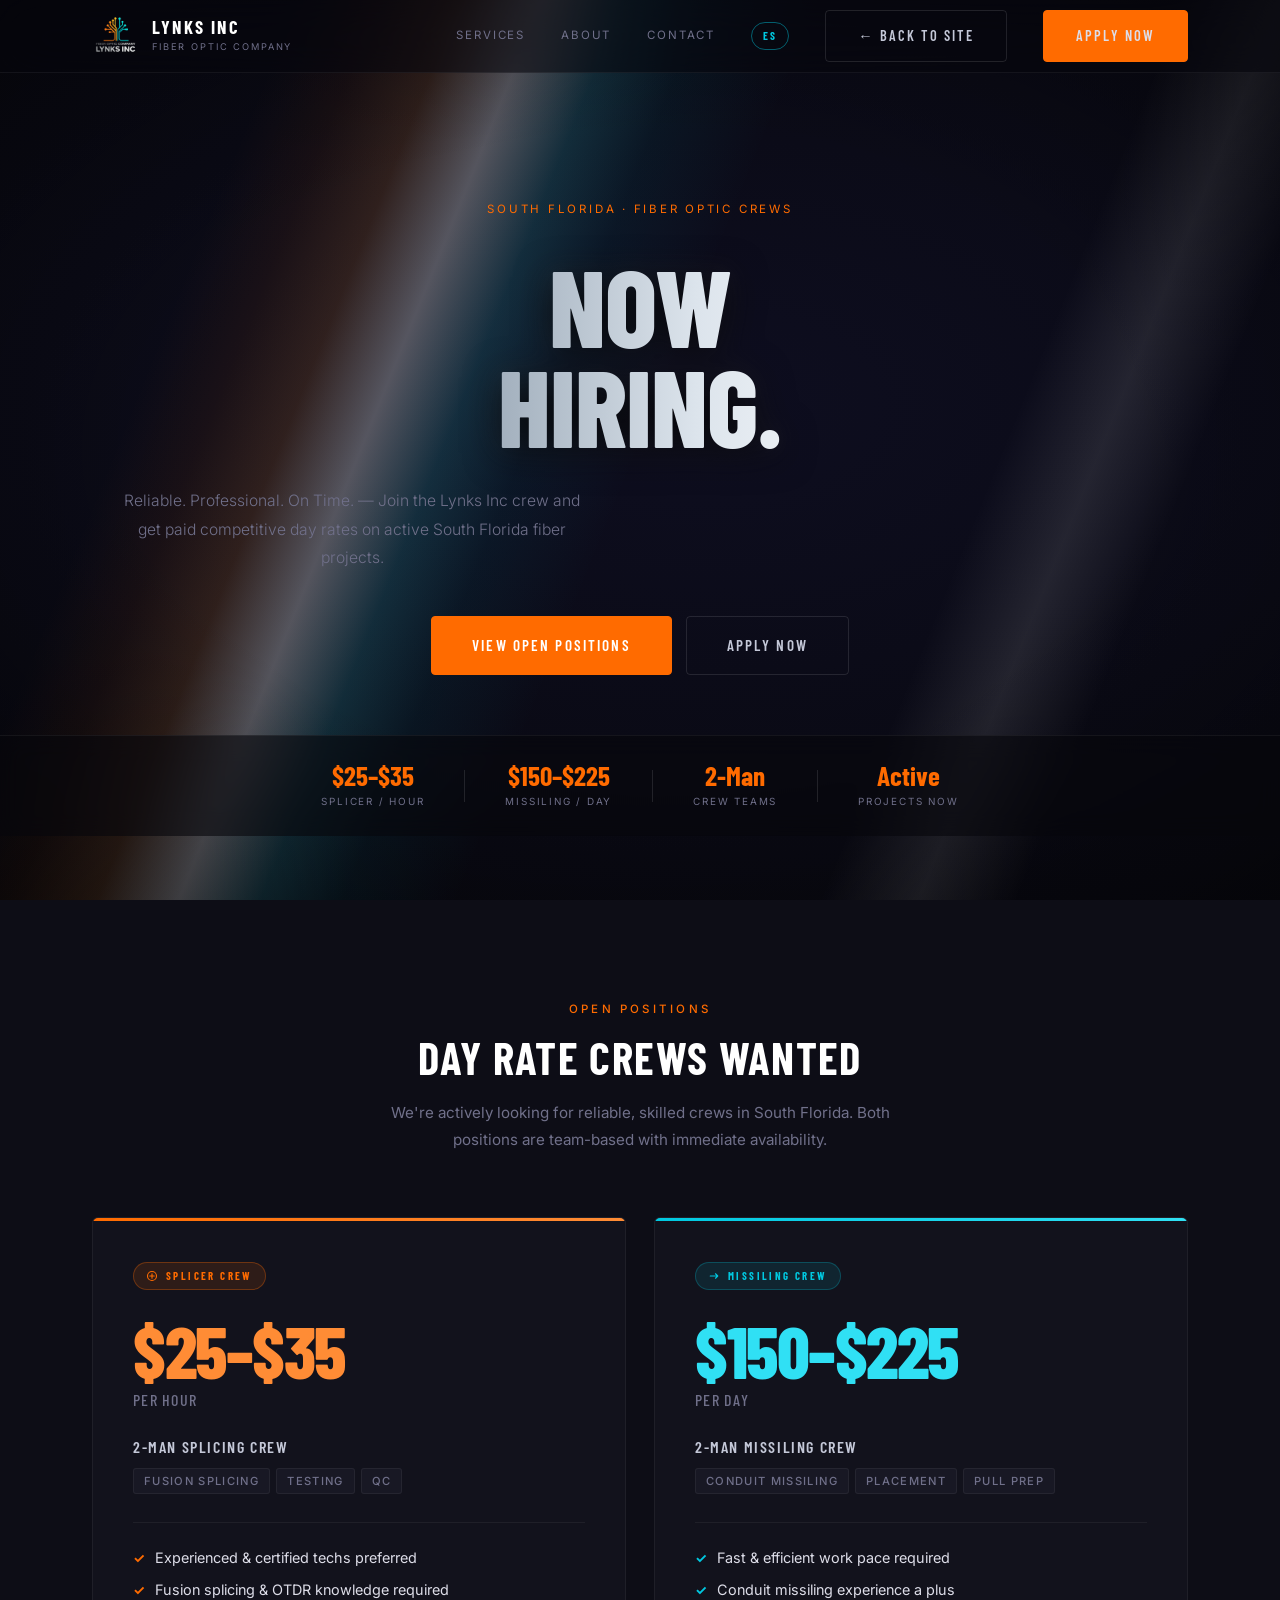
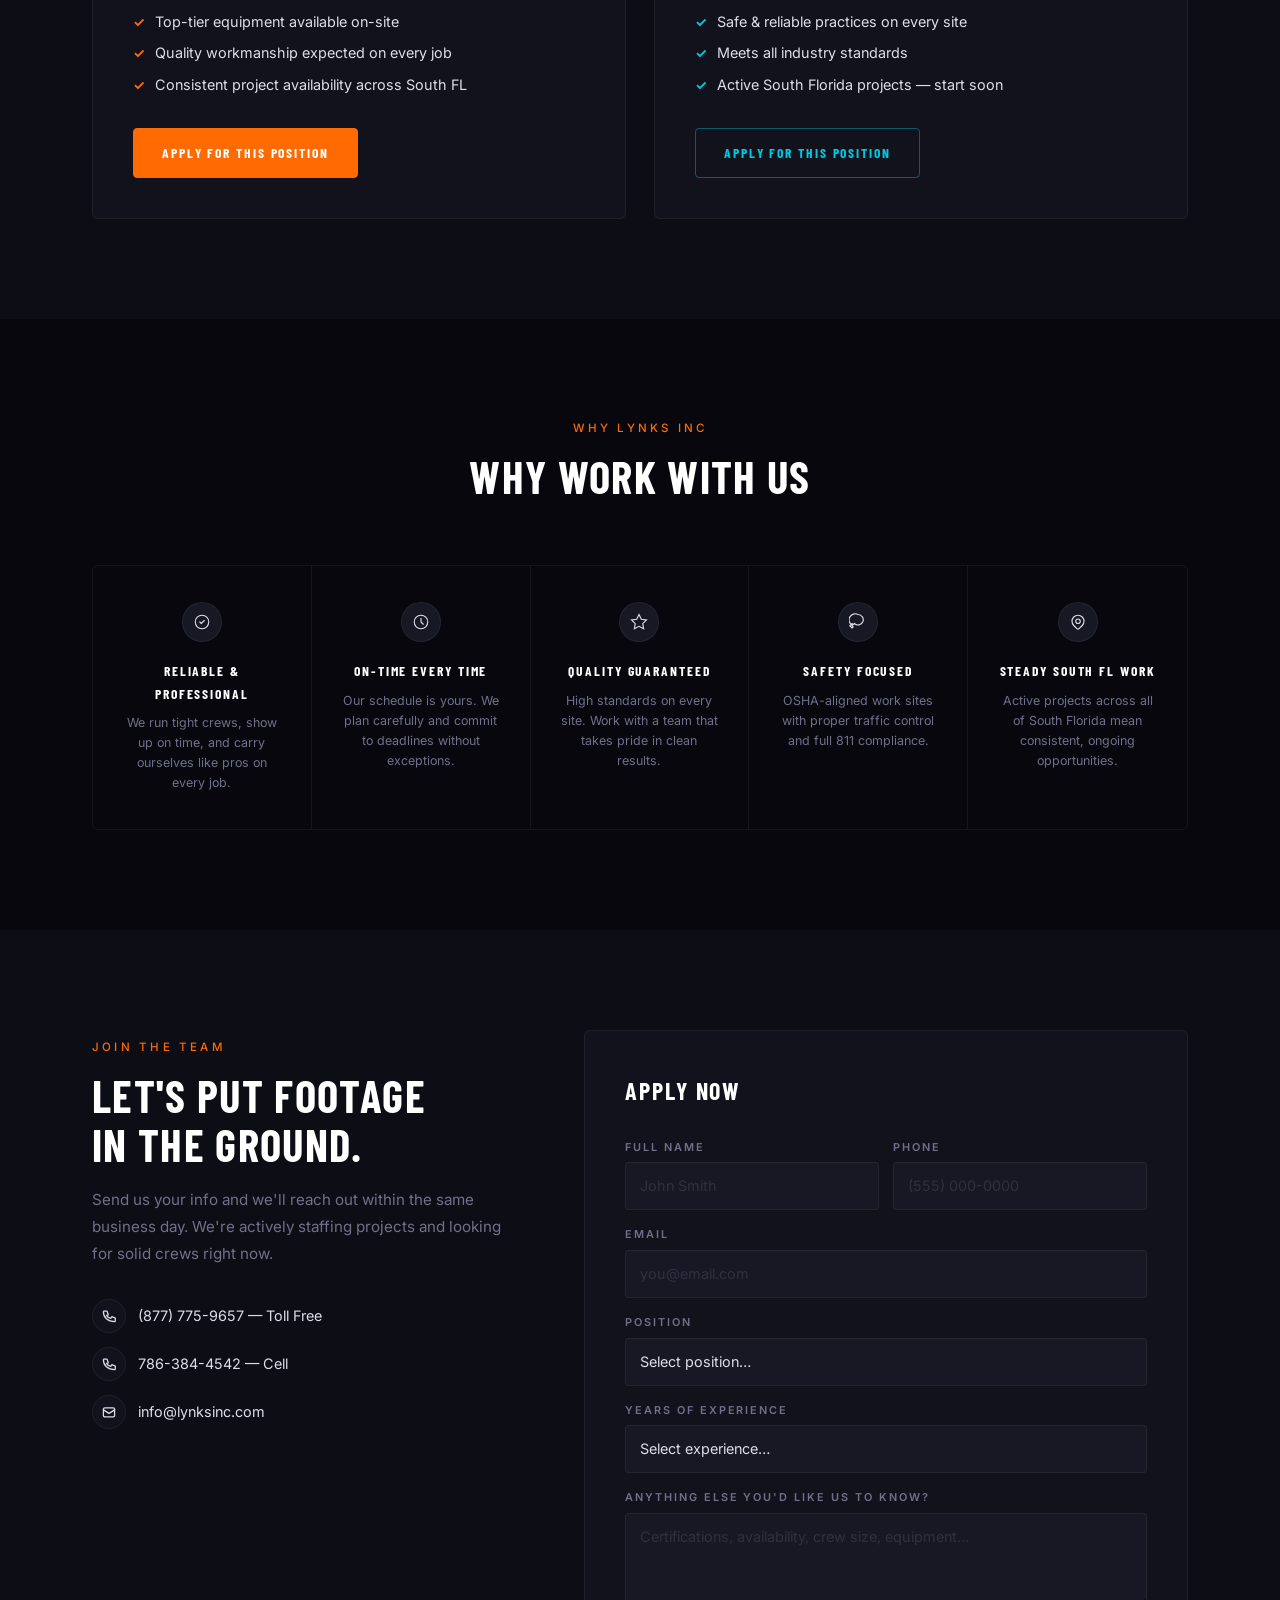
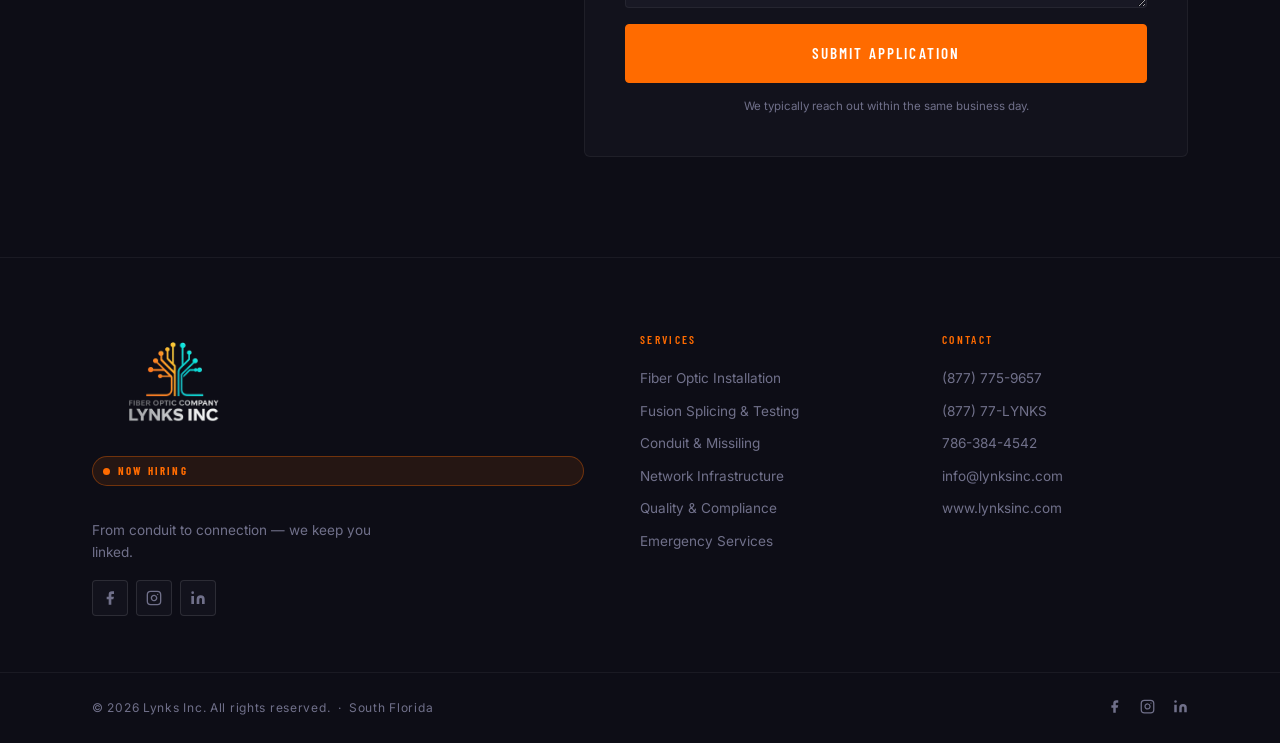
==== commit 46e13c31: "Add Spanish support to hiring page, center hero, add email signatures - Full EN/ES toggle on hiring " ====
--- a/hiring.html
+++ b/hiring.html
@@ -15,7 +15,12 @@
     /* Remove banner offset on this page */
     :root { --banner-h: 0px; }
 
-    /* Hero overrides */
+    /* Hero: centered and spread on large screens */
+    .hero-content { text-align: center; margin-left: auto; margin-right: auto; }
+    .hero-label { justify-content: center; }
+    .hero-label::before { display: none; }
+    .hero-title-indent { padding-left: 0; }
+    .hero-ctas { justify-content: center; }
     .hero-hire-label { color: var(--orange); }
 
     /* ── POSITIONS SECTION */
@@ -235,22 +240,24 @@
       </div>
     </a>
     <nav class="nav-links">
-      <a href="index.html#services">Services</a>
-      <a href="index.html#about">About</a>
-      <a href="index.html#contact">Contact</a>
-      <a href="index.html" class="btn btn-ghost">← Back to Site</a>
-      <a href="#apply" class="btn btn-primary">Apply Now</a>
+      <a href="index.html#services" data-i18n="h-nav-services">Services</a>
+      <a href="index.html#about" data-i18n="h-nav-about">About</a>
+      <a href="index.html#contact" data-i18n="h-nav-contact">Contact</a>
+      <button class="lang-toggle" id="langBtn" aria-label="Switch language">ES</button>
+      <a href="index.html" class="btn btn-ghost" data-i18n="h-nav-back">← Back to Site</a>
+      <a href="#apply" class="btn btn-primary" data-i18n="h-nav-apply">Apply Now</a>
     </nav>
     <button class="burger" id="burger" aria-label="Menu">
       <span></span><span></span><span></span>
     </button>
   </div>
   <div class="mob-menu" id="mobMenu">
-    <a href="index.html#services">Services</a>
-    <a href="index.html#about">About</a>
-    <a href="index.html#contact">Contact</a>
-    <a href="index.html" class="btn btn-ghost">← Back to Site</a>
-    <a href="#apply" class="btn btn-primary">Apply Now</a>
+    <a href="index.html#services" data-i18n="h-mob-services">Services</a>
+    <a href="index.html#about" data-i18n="h-mob-about">About</a>
+    <a href="index.html#contact" data-i18n="h-mob-contact">Contact</a>
+    <a href="index.html" class="btn btn-ghost" data-i18n="h-mob-back">← Back to Site</a>
+    <a href="#apply" class="btn btn-primary" data-i18n="h-mob-apply">Apply Now</a>
+    <button class="lang-toggle lang-toggle-mob" id="langBtnMob" aria-label="Switch language">ES</button>
   </div>
 </header>
 
@@ -262,17 +269,17 @@
   <div class="hero-vignette"></div>
 
   <div class="container hero-content">
-    <p class="hero-label reveal hero-hire-label">South Florida · Fiber Optic Crews</p>
-    <h1 class="hero-title" id="heroTitle">
+    <p class="hero-label reveal hero-hire-label" data-i18n="h-hero-label">South Florida · Fiber Optic Crews</p>
+    <h1 class="hero-title" id="heroTitle" data-i18n="h-hero-title">
       Now<br>
       <span class="hero-title-indent">Hiring.</span>
     </h1>
-    <p class="hero-sub reveal">
+    <p class="hero-sub reveal" data-i18n="h-hero-sub">
       Reliable. Professional. On Time. — Join the Lynks Inc crew and get paid competitive day rates on active South Florida fiber projects.
     </p>
     <div class="hero-ctas reveal">
-      <a href="#positions" class="btn btn-primary btn-lg">View Open Positions</a>
-      <a href="#apply" class="btn btn-ghost btn-lg">Apply Now</a>
+      <a href="#positions" class="btn btn-primary btn-lg" data-i18n="h-cta-1">View Open Positions</a>
+      <a href="#apply" class="btn btn-ghost btn-lg" data-i18n="h-cta-2">Apply Now</a>
     </div>
   </div>
 
@@ -280,22 +287,22 @@
     <div class="container hero-proof-inner">
       <div class="proof-item">
         <span class="proof-val">$25–$35</span>
-        <span class="proof-lbl">Splicer / Hour</span>
+        <span class="proof-lbl" data-i18n="h-proof-lbl-1">Splicer / Hour</span>
       </div>
       <div class="proof-rule"></div>
       <div class="proof-item">
         <span class="proof-val">$150–$225</span>
-        <span class="proof-lbl">Missiling / Day</span>
+        <span class="proof-lbl" data-i18n="h-proof-lbl-2">Missiling / Day</span>
       </div>
       <div class="proof-rule"></div>
       <div class="proof-item">
         <span class="proof-val">2-Man</span>
-        <span class="proof-lbl">Crew Teams</span>
+        <span class="proof-lbl" data-i18n="h-proof-lbl-3">Crew Teams</span>
       </div>
       <div class="proof-rule"></div>
       <div class="proof-item">
-        <span class="proof-val">Active</span>
-        <span class="proof-lbl">Projects Now</span>
+        <span class="proof-val" data-i18n="h-proof-val-4">Active</span>
+        <span class="proof-lbl" data-i18n="h-proof-lbl-4">Projects Now</span>
       </div>
     </div>
   </div>
@@ -305,9 +312,9 @@
 <section class="positions" id="positions">
   <div class="container">
     <div class="sec-hd reveal">
-      <p class="sec-eye">Open Positions</p>
-      <h2 class="sec-title">Day Rate Crews Wanted</h2>
-      <p class="sec-desc">We're actively looking for reliable, skilled crews in South Florida. Both positions are team-based with immediate availability.</p>
+      <p class="sec-eye" data-i18n="h-pos-eye">Open Positions</p>
+      <h2 class="sec-title" data-i18n="h-pos-title">Day Rate Crews Wanted</h2>
+      <p class="sec-desc" data-i18n="h-pos-desc">We're actively looking for reliable, skilled crews in South Florida. Both positions are team-based with immediate availability.</p>
     </div>
 
     <div class="positions-grid">
@@ -316,46 +323,46 @@
       <div class="pos-card orange reveal">
         <div class="pos-badge orange">
           <svg viewBox="0 0 16 16" fill="none" width="12" height="12"><circle cx="8" cy="8" r="6" stroke="currentColor" stroke-width="1.5"/><path d="M5 8h6M8 5v6" stroke="currentColor" stroke-width="1.5" stroke-linecap="round"/></svg>
-          Splicer Crew
+          <span data-i18n="h-badge-1">Splicer Crew</span>
         </div>
         <div class="pos-rate">$25–$35</div>
-        <div class="pos-rate-unit">Per Hour</div>
-        <div class="pos-crew">2-Man Splicing Crew</div>
+        <div class="pos-rate-unit" data-i18n="h-rate-unit-1">Per Hour</div>
+        <div class="pos-crew" data-i18n="h-crew-1">2-Man Splicing Crew</div>
         <ul class="pos-tags">
           <li>Fusion Splicing</li><li>Testing</li><li>QC</li>
         </ul>
         <div class="pos-divider"></div>
         <ul class="pos-list">
-          <li><span class="pos-chk">✓</span>Experienced &amp; certified techs preferred</li>
-          <li><span class="pos-chk">✓</span>Fusion splicing &amp; OTDR knowledge required</li>
-          <li><span class="pos-chk">✓</span>Top-tier equipment available on-site</li>
-          <li><span class="pos-chk">✓</span>Quality workmanship expected on every job</li>
-          <li><span class="pos-chk">✓</span>Consistent project availability across South FL</li>
+          <li><span class="pos-chk">✓</span><span data-i18n="h-pos-li1-1">Experienced &amp; certified techs preferred</span></li>
+          <li><span class="pos-chk">✓</span><span data-i18n="h-pos-li1-2">Fusion splicing &amp; OTDR knowledge required</span></li>
+          <li><span class="pos-chk">✓</span><span data-i18n="h-pos-li1-3">Top-tier equipment available on-site</span></li>
+          <li><span class="pos-chk">✓</span><span data-i18n="h-pos-li1-4">Quality workmanship expected on every job</span></li>
+          <li><span class="pos-chk">✓</span><span data-i18n="h-pos-li1-5">Consistent project availability across South FL</span></li>
         </ul>
-        <a href="#apply" class="pos-apply">Apply for This Position</a>
+        <a href="#apply" class="pos-apply" data-i18n="h-pos-apply-1">Apply for This Position</a>
       </div>
 
       <!-- MISSILING -->
       <div class="pos-card teal reveal d1">
         <div class="pos-badge teal">
           <svg viewBox="0 0 16 16" fill="none" width="12" height="12"><path d="M3 8h10M10 5l3 3-3 3" stroke="currentColor" stroke-width="1.5" stroke-linecap="round" stroke-linejoin="round"/></svg>
-          Missiling Crew
+          <span data-i18n="h-badge-2">Missiling Crew</span>
         </div>
         <div class="pos-rate">$150–$225</div>
-        <div class="pos-rate-unit">Per Day</div>
-        <div class="pos-crew">2-Man Missiling Crew</div>
+        <div class="pos-rate-unit" data-i18n="h-rate-unit-2">Per Day</div>
+        <div class="pos-crew" data-i18n="h-crew-2">2-Man Missiling Crew</div>
         <ul class="pos-tags">
           <li>Conduit Missiling</li><li>Placement</li><li>Pull Prep</li>
         </ul>
         <div class="pos-divider"></div>
         <ul class="pos-list">
-          <li><span class="pos-chk">✓</span>Fast &amp; efficient work pace required</li>
-          <li><span class="pos-chk">✓</span>Conduit missiling experience a plus</li>
-          <li><span class="pos-chk">✓</span>Safe &amp; reliable practices on every site</li>
-          <li><span class="pos-chk">✓</span>Meets all industry standards</li>
-          <li><span class="pos-chk">✓</span>Active South Florida projects — start soon</li>
+          <li><span class="pos-chk">✓</span><span data-i18n="h-pos-li2-1">Fast &amp; efficient work pace required</span></li>
+          <li><span class="pos-chk">✓</span><span data-i18n="h-pos-li2-2">Conduit missiling experience a plus</span></li>
+          <li><span class="pos-chk">✓</span><span data-i18n="h-pos-li2-3">Safe &amp; reliable practices on every site</span></li>
+          <li><span class="pos-chk">✓</span><span data-i18n="h-pos-li2-4">Meets all industry standards</span></li>
+          <li><span class="pos-chk">✓</span><span data-i18n="h-pos-li2-5">Active South Florida projects — start soon</span></li>
         </ul>
-        <a href="#apply" class="pos-apply">Apply for This Position</a>
+        <a href="#apply" class="pos-apply" data-i18n="h-pos-apply-2">Apply for This Position</a>
       </div>
 
     </div>
@@ -366,44 +373,44 @@
 <section class="why-hire" id="why">
   <div class="container">
     <div class="sec-hd reveal">
-      <p class="sec-eye">Why Lynks Inc</p>
-      <h2 class="sec-title">Why Work With Us</h2>
+      <p class="sec-eye" data-i18n="h-why-eye">Why Lynks Inc</p>
+      <h2 class="sec-title" data-i18n="h-why-title">Why Work With Us</h2>
     </div>
     <div class="why-hire-grid">
       <div class="wh-item reveal">
         <div class="wh-icon">
           <svg viewBox="0 0 24 24" fill="none" stroke="currentColor" stroke-width="1.5" stroke-linecap="round"><path d="M9 12l2 2 4-4"/><circle cx="12" cy="12" r="9"/></svg>
         </div>
-        <h4>Reliable &amp; Professional</h4>
-        <p>We run tight crews, show up on time, and carry ourselves like pros on every job.</p>
+        <h4 data-i18n="h-wh1-h">Reliable &amp; Professional</h4>
+        <p data-i18n="h-wh1-p">We run tight crews, show up on time, and carry ourselves like pros on every job.</p>
       </div>
       <div class="wh-item reveal d1">
         <div class="wh-icon">
           <svg viewBox="0 0 24 24" fill="none" stroke="currentColor" stroke-width="1.5" stroke-linecap="round"><circle cx="12" cy="12" r="9"/><path d="M12 7v5l3 3"/></svg>
         </div>
-        <h4>On-Time Every Time</h4>
-        <p>Our schedule is yours. We plan carefully and commit to deadlines without exceptions.</p>
+        <h4 data-i18n="h-wh2-h">On-Time Every Time</h4>
+        <p data-i18n="h-wh2-p">Our schedule is yours. We plan carefully and commit to deadlines without exceptions.</p>
       </div>
       <div class="wh-item reveal d2">
         <div class="wh-icon">
           <svg viewBox="0 0 24 24" fill="none" stroke="currentColor" stroke-width="1.5" stroke-linecap="round"><path d="M12 2l3.09 6.26L22 9.27l-5 4.87 1.18 6.88L12 17.77l-6.18 3.25L7 14.14 2 9.27l6.91-1.01L12 2z"/></svg>
         </div>
-        <h4>Quality Guaranteed</h4>
-        <p>High standards on every site. Work with a team that takes pride in clean results.</p>
+        <h4 data-i18n="h-wh3-h">Quality Guaranteed</h4>
+        <p data-i18n="h-wh3-p">High standards on every site. Work with a team that takes pride in clean results.</p>
       </div>
       <div class="wh-item reveal">
         <div class="wh-icon">
           <svg viewBox="0 0 24 24" fill="none" stroke="currentColor" stroke-width="1.5" stroke-linecap="round"><path d="M12 2a7 7 0 11-4.9 12l-3.1 3 1.5 1.5-1.5 1.5-3-3 3-3 1.5 1.5-1 1A7 7 0 1112 2z"/></svg>
         </div>
-        <h4>Safety Focused</h4>
-        <p>OSHA-aligned work sites with proper traffic control and full 811 compliance.</p>
+        <h4 data-i18n="h-wh4-h">Safety Focused</h4>
+        <p data-i18n="h-wh4-p">OSHA-aligned work sites with proper traffic control and full 811 compliance.</p>
       </div>
       <div class="wh-item reveal d1">
         <div class="wh-icon">
           <svg viewBox="0 0 24 24" fill="none" stroke="currentColor" stroke-width="1.5" stroke-linecap="round"><path d="M17.657 16.657L13.414 20.9a2 2 0 01-2.828 0l-4.243-4.243a8 8 0 1111.314 0z"/><circle cx="12" cy="11" r="3"/></svg>
         </div>
-        <h4>Steady South FL Work</h4>
-        <p>Active projects across all of South Florida mean consistent, ongoing opportunities.</p>
+        <h4 data-i18n="h-wh5-h">Steady South FL Work</h4>
+        <p data-i18n="h-wh5-p">Active projects across all of South Florida mean consistent, ongoing opportunities.</p>
       </div>
     </div>
   </div>
@@ -414,9 +421,9 @@
   <div class="container apply-inner">
 
     <div class="apply-info reveal">
-      <p class="sec-eye">Join the Team</p>
-      <h2 class="sec-title">Let's Put Footage<br>in the Ground.</h2>
-      <p class="apply-desc">Send us your info and we'll reach out within the same business day. We're actively staffing projects and are looking for solid crews right now.</p>
+      <p class="sec-eye" data-i18n="h-apply-eye">Join the Team</p>
+      <h2 class="sec-title" data-i18n="h-apply-title">Let's Put Footage<br>in the Ground.</h2>
+      <p class="apply-desc" data-i18n="h-apply-desc">Send us your info and we'll reach out within the same business day. We're actively staffing projects and looking for solid crews right now.</p>
       <div class="apply-contact">
         <a href="tel:8777759657">
           <div class="aci"><svg viewBox="0 0 20 20" fill="none"><path d="M3 3h4l2 5-2.5 1.5A11 11 0 0012.5 13.5L14 11l5 2v4a1 1 0 01-1 1C8 18 2 12 2 4a1 1 0 011-1z" stroke="currentColor" stroke-width="1.8" stroke-linecap="round" stroke-linejoin="round"/></svg></div>
@@ -436,15 +443,15 @@
     <form class="aform reveal d2" id="applyForm" name="careers" method="POST" netlify data-netlify-honeypot="bot-field" novalidate>
       <input type="hidden" name="form-name" value="careers" />
       <div style="display:none"><input name="bot-field" /></div>
-      <h3>Apply Now</h3>
+      <h3 data-i18n="h-form-title">Apply Now</h3>
       <div class="frow">
-        <div class="fg"><label>Full Name</label><input type="text" id="aname" name="name" placeholder="John Smith" required /></div>
-        <div class="fg"><label>Phone</label><input type="tel" id="aphone" name="phone" placeholder="(555) 000-0000" required /></div>
-      </div>
-      <div class="fg"><label>Email</label><input type="email" id="aemail" name="email" placeholder="you@email.com" required /></div>
+        <div class="fg"><label data-i18n="h-lbl-name">Full Name</label><input type="text" id="aname" name="name" placeholder="John Smith" data-i18n-ph="h-ph-name" required /></div>
+        <div class="fg"><label data-i18n="h-lbl-phone">Phone</label><input type="tel" id="aphone" name="phone" placeholder="(555) 000-0000" required /></div>
+      </div>
+      <div class="fg"><label data-i18n="h-lbl-email">Email</label><input type="email" id="aemail" name="email" placeholder="you@email.com" required /></div>
       <div class="fg">
-        <label>Position</label>
-        <select id="apos" name="position">
+        <label data-i18n="h-lbl-pos">Position</label>
+        <select id="apos" name="position" data-i18n-select="h-apos">
           <option value="">Select position…</option>
           <option>Splicer Crew</option>
           <option>Missiling Crew</option>
@@ -452,8 +459,8 @@
         </select>
       </div>
       <div class="fg">
-        <label>Years of Experience</label>
-        <select id="aexp" name="experience">
+        <label data-i18n="h-lbl-exp">Years of Experience</label>
+        <select id="aexp" name="experience" data-i18n-select="h-aexp">
           <option value="">Select experience…</option>
           <option>Less than 1 year</option>
           <option>1–2 years</option>
@@ -462,14 +469,14 @@
         </select>
       </div>
       <div class="fg">
-        <label>Anything else you'd like us to know?</label>
-        <textarea id="amsg" name="message" rows="3" placeholder="Certifications, availability, crew size, equipment…"></textarea>
-      </div>
-      <button type="button" class="btn btn-primary btn-full btn-lg" id="asubmit">Submit Application</button>
-      <p class="f-note" style="margin-top:14px">We typically reach out within the same business day.</p>
+        <label data-i18n="h-lbl-msg">Anything else you'd like us to know?</label>
+        <textarea id="amsg" name="message" rows="3" placeholder="Certifications, availability, crew size, equipment…" data-i18n-ph="h-ph-msg"></textarea>
+      </div>
+      <button type="button" class="btn btn-primary btn-full btn-lg" id="asubmit" data-i18n="h-submit">Submit Application</button>
+      <p class="f-note" style="margin-top:14px" data-i18n="h-f-note">We typically reach out within the same business day.</p>
       <div class="f-success" id="asuccess">
         <svg viewBox="0 0 24 24" fill="none"><circle cx="12" cy="12" r="10" stroke="#c8a96e" stroke-width="1.5"/><path d="M7 12l3 3 7-7" stroke="#c8a96e" stroke-width="2" stroke-linecap="round" stroke-linejoin="round"/></svg>
-        <p>Application received! We'll be in touch shortly.</p>
+        <p data-i18n="h-f-success">Application received! We'll be in touch shortly.</p>
       </div>
     </form>
 
@@ -484,7 +491,7 @@
         <img src="logo2.png" alt="Lynks Inc" class="foot-logo-img" />
       </div>
       <a href="hiring.html" class="foot-hire-badge"><span class="hire-dot"></span>Now Hiring</a>
-      <p class="foot-tagline">From conduit to connection — we keep you linked.</p>
+      <p class="foot-tagline" data-i18n="foot-tagline">From conduit to connection — we keep you linked.</p>
       <div class="foot-social">
         <a href="#" class="soc-icon" aria-label="Facebook"><svg viewBox="0 0 24 24" fill="currentColor"><path d="M18 2h-3a5 5 0 00-5 5v3H7v4h3v8h4v-8h3l1-4h-4V7a1 1 0 011-1h3z"/></svg></a>
         <a href="#" class="soc-icon" aria-label="Instagram"><svg viewBox="0 0 24 24" fill="none" stroke="currentColor" stroke-width="2" stroke-linecap="round" stroke-linejoin="round"><rect x="2" y="2" width="20" height="20" rx="5"/><path d="M16 11.37A4 4 0 1112.63 8 4 4 0 0116 11.37z"/><line x1="17.5" y1="6.5" x2="17.51" y2="6.5"/></svg></a>
